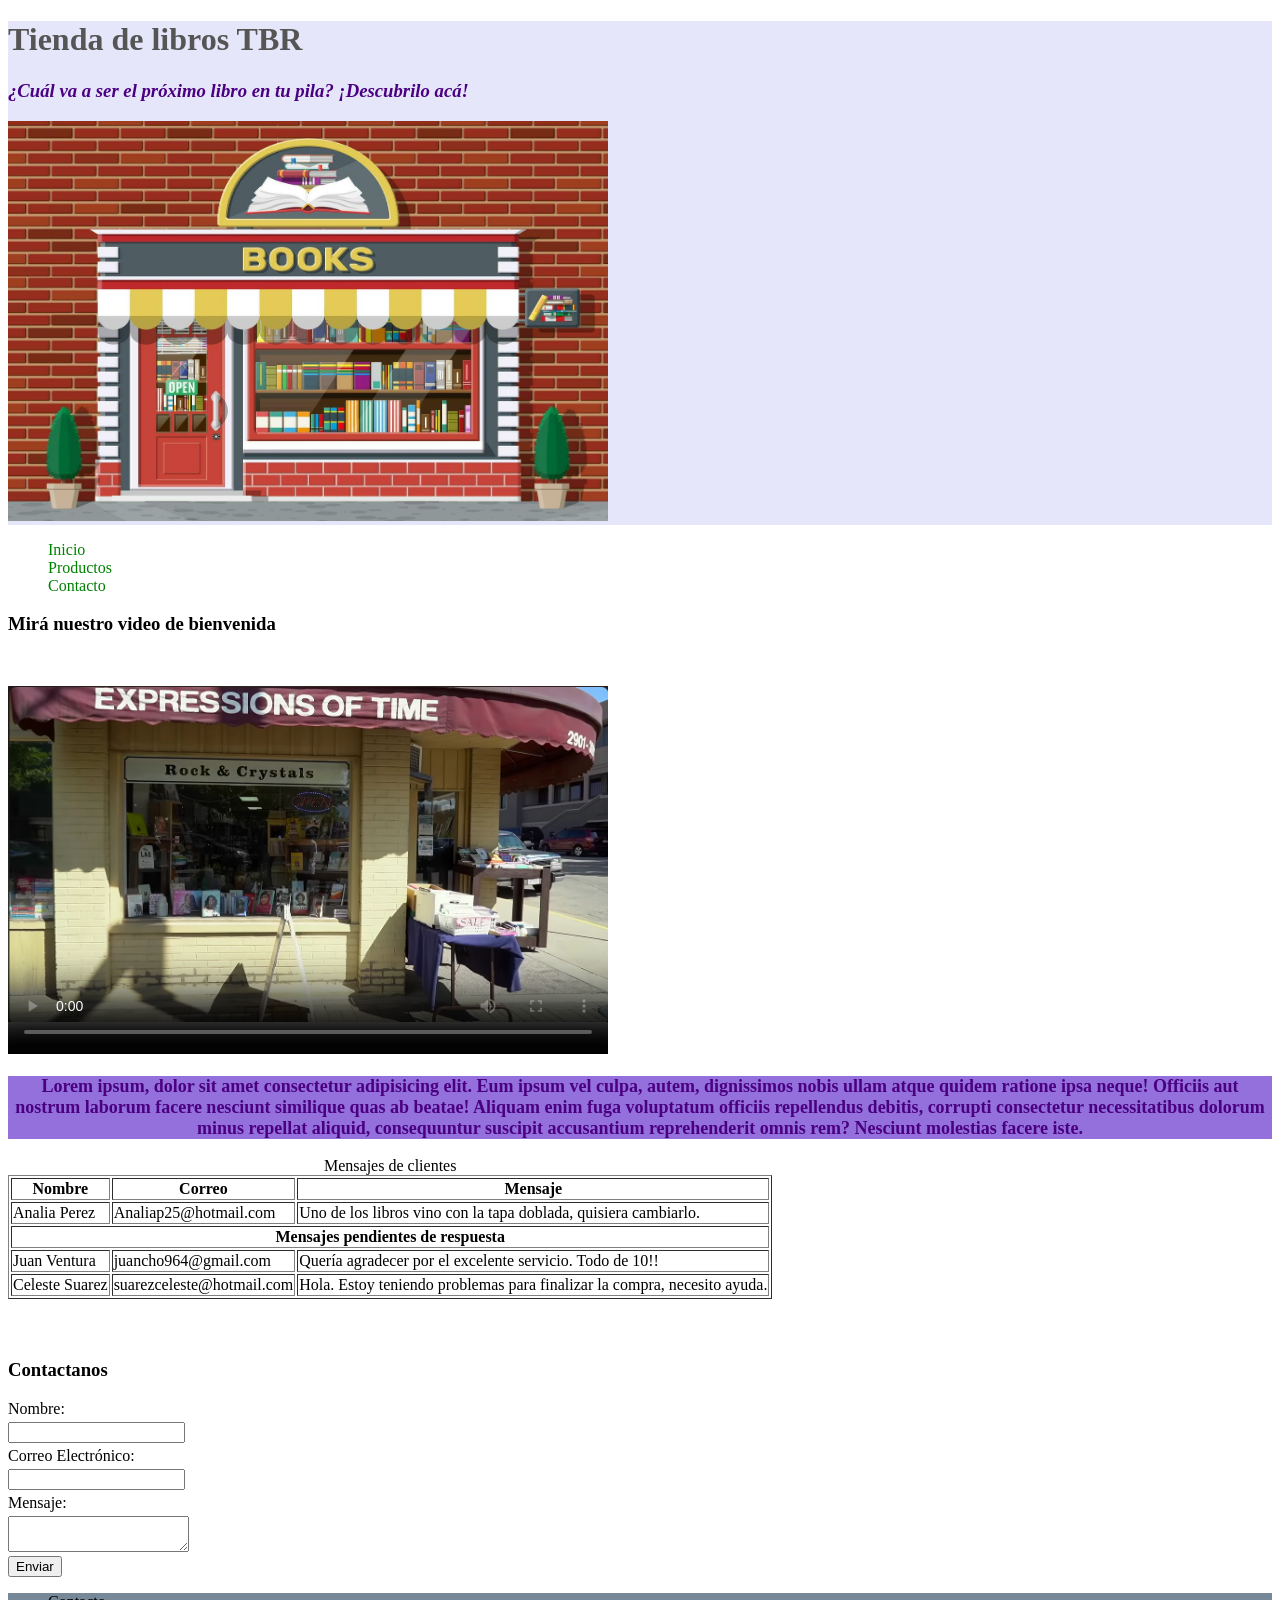
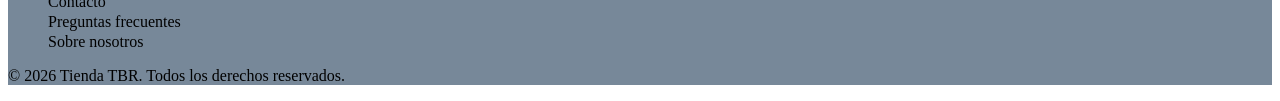
==== Index.html @ 44155796 "Aplicando metodología BEM; modificando barra de navegación." ====
<!DOCTYPE html>
<html lang="en">
<head>
    <meta charset="UTF-8">
    <meta name="viewport" content="width=device-width, initial-scale=1.0">
    <link rel="stylesheet" href="styles.css">
    <title>Document</title>
</head>
<body>

    <header class="header">
        <h1 class="header__title">Tienda de libros TBR</h1>
        <h3 class="header__subtitle">¿Cuál va a ser el próximo libro en tu pila? ¡Descubrilo acá!</h3>
        <img class="header__logo" src="logo.png" alt="Logo de la tienda de libros TBR" width="600" height="400">
    </header>


    <nav class="nav">
        <ul class="nav__list">
            <li class="nav__item"><a class="nav__link" href="#">Inicio</a></li>
            <li class="nav__item"><a class="nav__link" href="#">Productos</a></li>
            <li class="nav__item"><a class="nav__link" href="#">Contacto</a></li>
        </ul>
    </nav>

    <main>
        <section class="featured-video">
            <h3 class="featured-video__title">Mirá nuestro video de bienvenida</h3>
            <video class="featured-video__player" controls poster="Previewpic.png" width="600" height="400">
                <source src="TBRvideo.mp4" type="video/mp4"> 
                <track src="Subtitles.vtt" kind="subtitles" srclang="en" label="English">
            </video>
        </section>

        <section class="intro-text">
        <p class="intro-text__text">Lorem ipsum, dolor sit amet consectetur adipisicing elit. Eum ipsum vel culpa, autem, dignissimos nobis ullam atque quidem ratione ipsa neque! Officiis aut nostrum laborum facere nesciunt similique quas ab beatae! Aliquam enim fuga voluptatum officiis repellendus debitis, corrupti consectetur necessitatibus dolorum minus repellat aliquid, consequuntur suscipit accusantium reprehenderit omnis rem? Nesciunt molestias facere iste.</p>
        </section>
    
        <section class="comments-table">
            <table border="1">
                <caption>Mensajes de clientes</caption>
                <thead>
                    <tr>
                        <th scope="col">Nombre</th>
                        <th scope="col">Correo</th>
                        <th scope="col">Mensaje</th>
                    </tr>
                </thead>
                <tbody>
                <tr>
                    <td>Analia Perez</td>
                    <td>Analiap25@hotmail.com</td>
                    <td>Uno de los libros vino con la tapa doblada, quisiera cambiarlo.</td>
                </tr>
                <tr>
                    <td colspan="3" style="text-align:center; font-weight:bold;">
                        Mensajes pendientes de respuesta
                    </td>
                </tr>
                <tr>
                    <td>Juan Ventura</td>
                    <td>juancho964@gmail.com</td>
                    <td>Quería agradecer por el excelente servicio. Todo de 10!!</td>
                </tr>
                <tr>
                    <td>Celeste Suarez</td>
                    <td>suarezceleste@hotmail.com</td>
                    <td>Hola. Estoy teniendo problemas para finalizar la compra, necesito ayuda.</td>
                </tr>
                </tbody>
            </table>
        </section>

        <section class="contacto">
            <h3 class="contacto__title">Contactanos</h3>
            <form class="contacto__form" action="https://formspree.io/f/xzebgrqb" method="post">
                <label class="contacto__label" for="nombre">Nombre:</label>
                <input class="contacto__input" type="text" id="nombre" name="nombre" required> <!-- El id sirve para una identificación dentro del código. Name sirve para el servidor como identificación cuando se envían los datos. -->
                <label class="contacto__label" for="correo">Correo Electrónico:</label>
                <input class="contacto__input" type="email" id="correo" name="correo" required>
                <label class="contacto__label" for="mensaje">Mensaje:</label>
                <textarea class="contacto__textarea" id="mensaje" name="mensaje" required></textarea>
                <button class="contacto__button" type="submit">Enviar</button>
            </form>
        </section>

    </main>

    <footer class="footer">
        <ul class="footer__list">
            <li class="footer__item"><a class="footer__link" href="#">Contacto</a></li>
            <li class="footer__item"><a class="footer__link" href="#">Preguntas frecuentes</a></li>
            <li class="footer__item"><a class="footer__link" href="#">Sobre nosotros</a></li>
        </ul>
        <p>© 2026 Tienda TBR. Todos los derechos reservados.</p>
    </footer>
    
</body>
</html>
---- styles.css ----
.header {
    background-color: lavender;
}

.header__title {
    color:rgb(85, 85, 85);
    font-style: normal;
}

.header__subtitle {
    font-style: italic;
    color: indigo;
}

.footer {
    background-color:lightslategrey;
}

.footer__list {
    list-style:none;
    display:flex;
    flex-direction:column;
    gap:2px;
    align-items: flex-start;
}

.footer__link {
    text-decoration: none;
    color:black;
}


.intro-text__text{
    font-size:large;
    font-weight: bold;
    background-color:mediumpurple;
    color:indigo;
    text-align: center;
}

.contacto {
    margin-top: 60px;
}

.contacto__form {
    display:flex;
    flex-direction:column;
    gap:4px;
    align-items: flex-start;
}

.nav__list {
    list-style: none;
}

.nav__link {
    text-decoration: none;
    color:green;
}
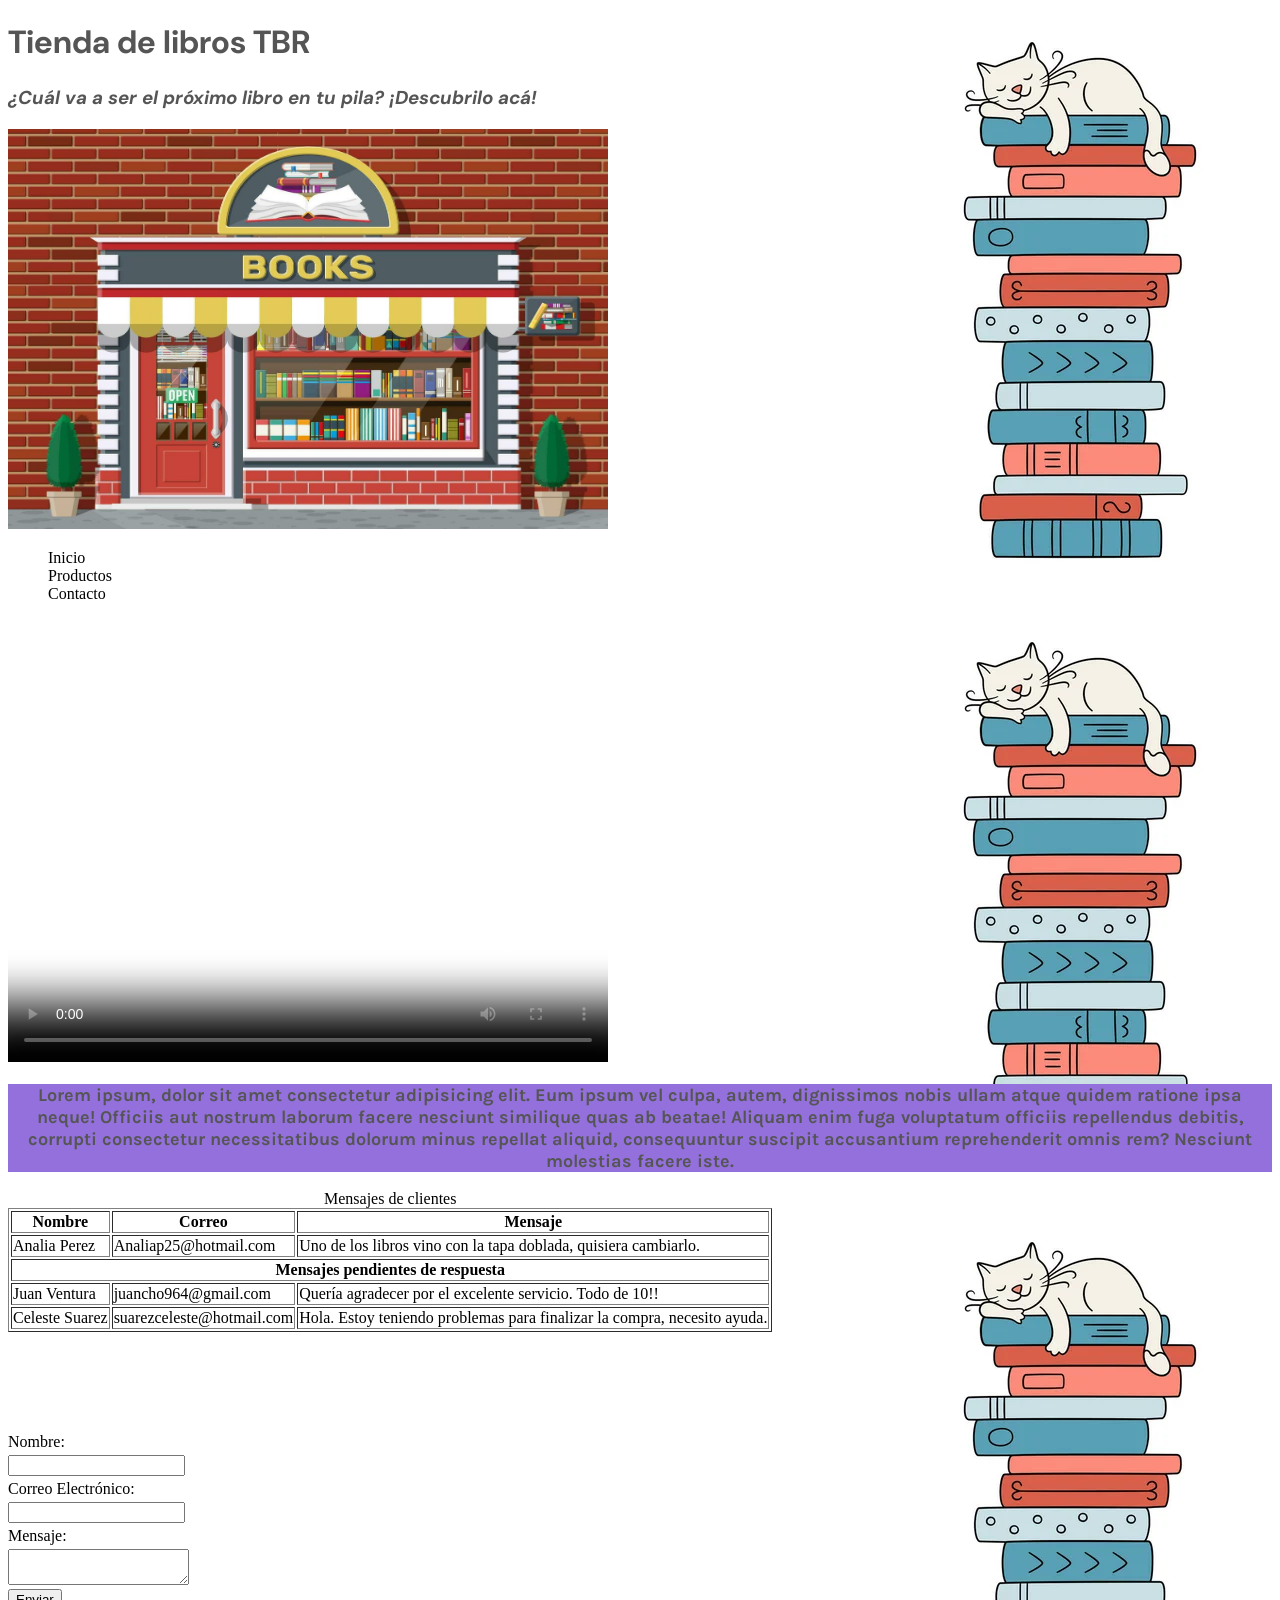
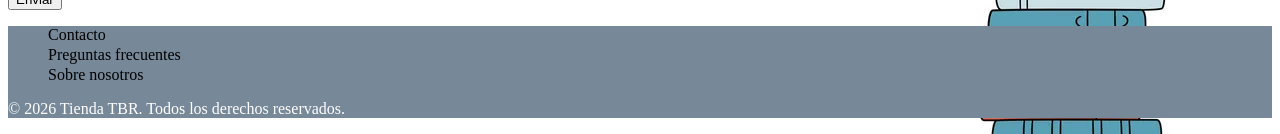
==== commit 4f3a43b5: "Cambiando fuentes del título, subtítulo y texto usando google fonts; agregando una imagen de fondo." ====
--- a/Index.html
+++ b/Index.html
@@ -5,6 +5,10 @@
     <meta name="viewport" content="width=device-width, initial-scale=1.0">
     <link rel="stylesheet" href="styles.css">
     <title>Document</title>
+    <link rel="preconnect" href="https://fonts.googleapis.com">
+    <link rel="preconnect" href="https://fonts.gstatic.com" crossorigin>
+    <link href="https://fonts.googleapis.com/css2?family=DM+Sans:ital,opsz,wght@0,9..40,100..1000;1,9..40,100..1000&family=Karla:ital,wght@0,200..800;1,200..800&display=swap" rel="stylesheet">
+
 </head>
 <body>
 
@@ -26,7 +30,7 @@
     <main>
         <section class="featured-video">
             <h3 class="featured-video__title">Mirá nuestro video de bienvenida</h3>
-            <video class="featured-video__player" controls poster="Previewpic.png" width="600" height="400">
+            <video class="featured-video__player" controls poster="Previewpicvideo.png" width="600" height="400">
                 <source src="TBRvideo.mp4" type="video/mp4"> 
                 <track src="Subtitles.vtt" kind="subtitles" srclang="en" label="English">
             </video>
--- a/styles.css
+++ b/styles.css
@@ -1,15 +1,23 @@
-.header {
-    background-color: lavender;
+body {
+    background-image: url('bookstack.jpg');
+    color:white;
+    background-position: top right;
+    background-size: auto;
+    background-repeat: repeat-y;
+    background-attachment: scroll;
+
 }
 
 .header__title {
     color:rgb(85, 85, 85);
     font-style: normal;
+    font-family: 'DM sans', sans-serif;
 }
 
 .header__subtitle {
     font-style: italic;
-    color: indigo;
+    color: rgb(85, 85, 85);
+    font-family: 'DM sans', sans-serif;
 }
 
 .footer {
@@ -34,8 +42,13 @@
     font-size:large;
     font-weight: bold;
     background-color:mediumpurple;
-    color:indigo;
+    color:rgb(85, 85, 85);
     text-align: center;
+    font-family: 'karla', sans-serif;
+}
+
+.comments-table{
+    color:black;
 }
 
 .contacto {
@@ -47,6 +60,7 @@
     flex-direction:column;
     gap:4px;
     align-items: flex-start;
+    color:black;
 }
 
 .nav__list {
@@ -55,5 +69,5 @@
 
 .nav__link {
     text-decoration: none;
-    color:green;
-}+    color:black;
+}
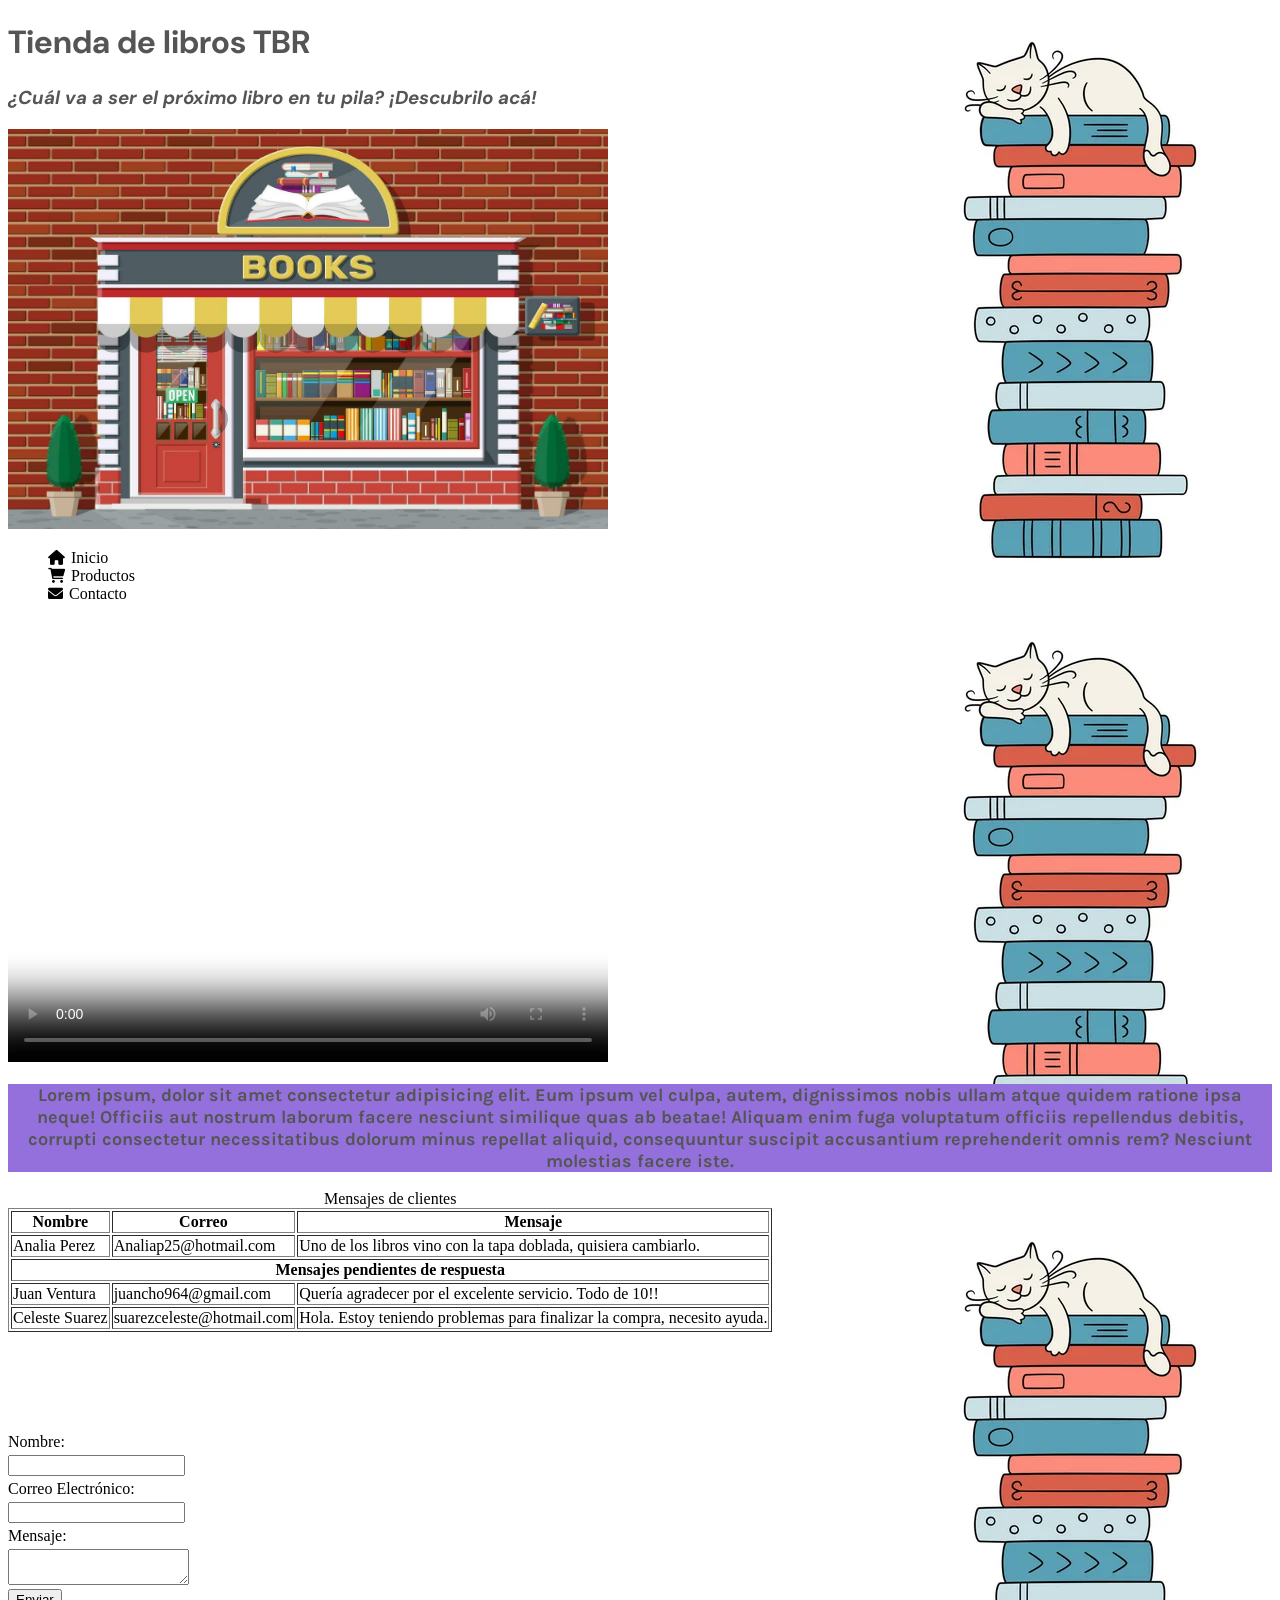
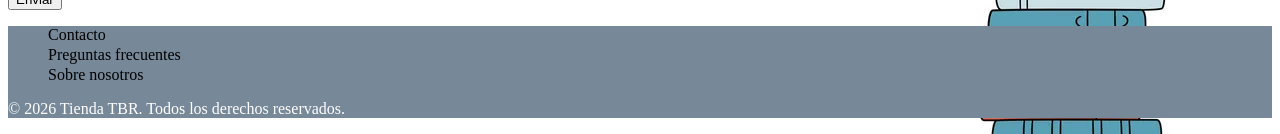
==== commit 5a610416: "Agregando iconos a la lista con font awesome." ====
--- a/Index.html
+++ b/Index.html
@@ -8,6 +8,7 @@
     <link rel="preconnect" href="https://fonts.googleapis.com">
     <link rel="preconnect" href="https://fonts.gstatic.com" crossorigin>
     <link href="https://fonts.googleapis.com/css2?family=DM+Sans:ital,opsz,wght@0,9..40,100..1000;1,9..40,100..1000&family=Karla:ital,wght@0,200..800;1,200..800&display=swap" rel="stylesheet">
+    <link rel="stylesheet" href="https://cdnjs.cloudflare.com/ajax/libs/font-awesome/6.0.0-beta3/css/all.min.css">
 
 </head>
 <body>
@@ -21,9 +22,9 @@
 
     <nav class="nav">
         <ul class="nav__list">
-            <li class="nav__item"><a class="nav__link" href="#">Inicio</a></li>
-            <li class="nav__item"><a class="nav__link" href="#">Productos</a></li>
-            <li class="nav__item"><a class="nav__link" href="#">Contacto</a></li>
+            <li class="nav__item"><a class="nav__link" href="#"><i class="fa-solid fa-house"></i>Inicio</a></li>
+            <li class="nav__item"><a class="nav__link" href="#"><i class="fa-solid fa-cart-shopping"></i>Productos</a></li>
+            <li class="nav__item"><a class="nav__link" href="#"><i class="fa-solid fa-envelope"></i>Contacto</a></li>
         </ul>
     </nav>
 
--- a/styles.css
+++ b/styles.css
@@ -71,3 +71,9 @@
     text-decoration: none;
     color:black;
 }
+
+.nav__link i { 
+    font-size: 15px; 
+    color: black;
+    margin-right: 6px;
+}
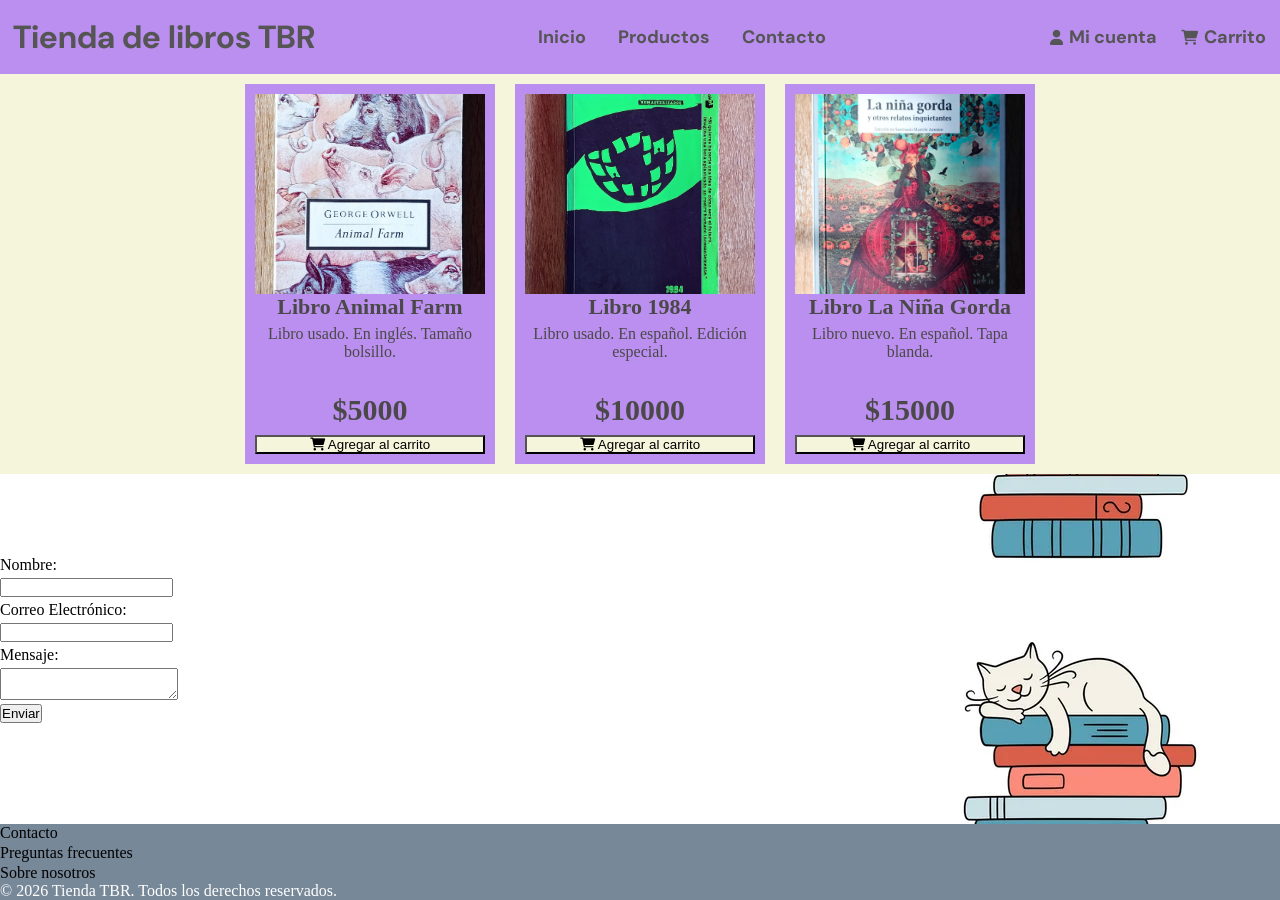
==== commit c3cb8857: "Agregando un contenedor para productos destacados; haciendo un header para la página." ====
--- a/Index.html
+++ b/Index.html
@@ -12,93 +12,82 @@
 
 </head>
 <body>
+    <div class="grid-container">
+<!--------- HEADER ---------->
+        <header class="header">
+            <h1 class="header__title">Tienda de libros TBR</h1>
 
-    <header class="header">
-        <h1 class="header__title">Tienda de libros TBR</h1>
-        <h3 class="header__subtitle">¿Cuál va a ser el próximo libro en tu pila? ¡Descubrilo acá!</h3>
-        <img class="header__logo" src="logo.png" alt="Logo de la tienda de libros TBR" width="600" height="400">
-    </header>
+            <nav class="flex-nav">
+                <ul class="nav__list">
+                    <li class="nav__item"><a class="nav__link" href="#">Inicio</a></li>
+                    <li class="nav__item"><a class="nav__link" href="#">Productos</a></li>
+                    <li class="nav__item"><a class="nav__link" href="#">Contacto</a></li>
+                    <!-- poner inicio, productos y contacto en el medio, y en otra lista poner el carrito y mi cuenta -->
+                </ul>
+            </nav>
 
+            <ul class="header__actions">
+                    <li class="nav__item"><a class="nav__link" href="#"><i class="fa-solid fa-user"></i>Mi cuenta</a></li>
+                    <li class="nav__item"><a class="nav__link" href="#"><i class="fa-solid fa-cart-shopping"></i>Carrito</a></li>
+            </ul>
 
-    <nav class="nav">
-        <ul class="nav__list">
-            <li class="nav__item"><a class="nav__link" href="#"><i class="fa-solid fa-house"></i>Inicio</a></li>
-            <li class="nav__item"><a class="nav__link" href="#"><i class="fa-solid fa-cart-shopping"></i>Productos</a></li>
-            <li class="nav__item"><a class="nav__link" href="#"><i class="fa-solid fa-envelope"></i>Contacto</a></li>
-        </ul>
-    </nav>
+        </header>
 
-    <main>
-        <section class="featured-video">
-            <h3 class="featured-video__title">Mirá nuestro video de bienvenida</h3>
-            <video class="featured-video__player" controls poster="Previewpicvideo.png" width="600" height="400">
-                <source src="TBRvideo.mp4" type="video/mp4"> 
-                <track src="Subtitles.vtt" kind="subtitles" srclang="en" label="English">
-            </video>
-        </section>
+        <main>
+            <section class="products">
+                <!-- poner de título productos destacados o algo así -->
+                <article class="products__item">
+                    <img class="products__picture"  src="Animal_Farm.jpeg" alt="Libro Animal Farm George Orwell" width="230" height="300">
+                    <a class="products__link" href="#"><h3 class="products__title">Libro Animal Farm</h3></a>
+                    <p class="products__description">Libro usado. En inglés. Tamaño bolsillo.</p>
+                    <p class="products__price">$5000</p>
+                    <button class="products__button" type="button"><i class="fa-solid fa-cart-shopping"></i> Agregar al carrito</button>
+                </article>
 
-        <section class="intro-text">
-        <p class="intro-text__text">Lorem ipsum, dolor sit amet consectetur adipisicing elit. Eum ipsum vel culpa, autem, dignissimos nobis ullam atque quidem ratione ipsa neque! Officiis aut nostrum laborum facere nesciunt similique quas ab beatae! Aliquam enim fuga voluptatum officiis repellendus debitis, corrupti consectetur necessitatibus dolorum minus repellat aliquid, consequuntur suscipit accusantium reprehenderit omnis rem? Nesciunt molestias facere iste.</p>
-        </section>
-    
-        <section class="comments-table">
-            <table border="1">
-                <caption>Mensajes de clientes</caption>
-                <thead>
-                    <tr>
-                        <th scope="col">Nombre</th>
-                        <th scope="col">Correo</th>
-                        <th scope="col">Mensaje</th>
-                    </tr>
-                </thead>
-                <tbody>
-                <tr>
-                    <td>Analia Perez</td>
-                    <td>Analiap25@hotmail.com</td>
-                    <td>Uno de los libros vino con la tapa doblada, quisiera cambiarlo.</td>
-                </tr>
-                <tr>
-                    <td colspan="3" style="text-align:center; font-weight:bold;">
-                        Mensajes pendientes de respuesta
-                    </td>
-                </tr>
-                <tr>
-                    <td>Juan Ventura</td>
-                    <td>juancho964@gmail.com</td>
-                    <td>Quería agradecer por el excelente servicio. Todo de 10!!</td>
-                </tr>
-                <tr>
-                    <td>Celeste Suarez</td>
-                    <td>suarezceleste@hotmail.com</td>
-                    <td>Hola. Estoy teniendo problemas para finalizar la compra, necesito ayuda.</td>
-                </tr>
-                </tbody>
-            </table>
-        </section>
+                <article class="products__item">
+                    <img class="products__picture" src="1984.jpeg" alt="Libro 1984 George Orwell" width="230" height="300">
+                    <a class="products__link" href="#"><h3 class="products__title">Libro 1984</h3></a>
+                    <p class="products__description">Libro usado. En español. Edición especial.</p>
+                    <p class="products__price">$10000</p>
+                    <button class="products__button" type="button"><i class="fa-solid fa-cart-shopping"></i> Agregar al carrito</button>
+                </article>
 
-        <section class="contacto">
-            <h3 class="contacto__title">Contactanos</h3>
-            <form class="contacto__form" action="https://formspree.io/f/xzebgrqb" method="post">
-                <label class="contacto__label" for="nombre">Nombre:</label>
-                <input class="contacto__input" type="text" id="nombre" name="nombre" required> <!-- El id sirve para una identificación dentro del código. Name sirve para el servidor como identificación cuando se envían los datos. -->
-                <label class="contacto__label" for="correo">Correo Electrónico:</label>
-                <input class="contacto__input" type="email" id="correo" name="correo" required>
-                <label class="contacto__label" for="mensaje">Mensaje:</label>
-                <textarea class="contacto__textarea" id="mensaje" name="mensaje" required></textarea>
-                <button class="contacto__button" type="submit">Enviar</button>
-            </form>
-        </section>
+                <article class="products__item">
+                    <img class="products__picture" src="LaNiñaGorda.jpeg" alt="Libro La Niña Gorda" width="230" height="300">
+                    <a class="products__link" href="#"><h3 class="products__title">Libro La Niña Gorda</h3></a>
+                    <p class="products__description">Libro nuevo. En español. Tapa blanda.</p>
+                    <p class="products__price">$15000</p>
+                    <button class="products__button" type="button"><i class="fa-solid fa-cart-shopping"></i> Agregar al carrito</button>
+                </article>
 
-    </main>
+                <!-- Acá va a ir una cuadrícula con los géneros de libros. tendría que hacerlo grid también -->
+            </section>
 
-    <footer class="footer">
-        <ul class="footer__list">
-            <li class="footer__item"><a class="footer__link" href="#">Contacto</a></li>
-            <li class="footer__item"><a class="footer__link" href="#">Preguntas frecuentes</a></li>
-            <li class="footer__item"><a class="footer__link" href="#">Sobre nosotros</a></li>
-        </ul>
-        <p>© 2026 Tienda TBR. Todos los derechos reservados.</p>
-    </footer>
+            
+            <section class="contacto">
+                <h3 class="contacto__title">Contactanos</h3>
+                <form class="contacto__form" action="https://formspree.io/f/xzebgrqb" method="post">
+                    <label class="contacto__label" for="nombre">Nombre:</label>
+                    <input class="contacto__input" type="text" id="nombre" name="nombre" required> <!-- El id sirve para una identificación dentro del código. Name sirve para el servidor como identificación cuando se envían los datos. -->
+                    <label class="contacto__label" for="correo">Correo Electrónico:</label>
+                    <input class="contacto__input" type="email" id="correo" name="correo" required>
+                    <label class="contacto__label" for="mensaje">Mensaje:</label>
+                    <textarea class="contacto__textarea" id="mensaje" name="mensaje" required></textarea>
+                    <button class="contacto__button" type="submit">Enviar</button>
+                </form>
+            </section>
+
+        </main>
+
+        <footer class="footer">
+            <ul class="footer__list">
+                <li class="footer__item"><a class="footer__link" href="#">Contacto</a></li>
+                <li class="footer__item"><a class="footer__link" href="#">Preguntas frecuentes</a></li>
+                <li class="footer__item"><a class="footer__link" href="#">Sobre nosotros</a></li>
+            </ul>
+            <p>© 2026 Tienda TBR. Todos los derechos reservados.</p>
+        </footer>
+    </div>
     
 </body>
 </html>
--- a/styles.css
+++ b/styles.css
@@ -1,3 +1,9 @@
+* {
+    margin: 0;
+    padding: 0;
+    box-sizing: border-box;
+}
+
 body {
     background-image: url('bookstack.jpg');
     color:white;
@@ -8,17 +14,58 @@
 
 }
 
+.grid-container {
+    display: grid;
+    grid-template-rows: auto 1fr auto;
+    min-height: 100vh;
+}
+
+.header {
+    display: flex;
+    flex-direction: row;
+    justify-content: space-between;
+    align-items: center;
+    background-color: #bb8ff0;
+    margin: 0 0 0 0;
+    padding: 1rem 0.9rem 1rem 0.8rem;
+    position: sticky;
+    top: 0;
+    z-index: 10;
+}
+
 .header__title {
     color:rgb(85, 85, 85);
     font-style: normal;
     font-family: 'DM sans', sans-serif;
 }
 
-.header__subtitle {
-    font-style: italic;
-    color: rgb(85, 85, 85);
+.nav__list {
+    display: flex;
+    list-style: none;
+    gap: 2rem;
     font-family: 'DM sans', sans-serif;
+    font-size: 18px;
 }
+
+.header__actions {
+    display: flex;
+    list-style: none;
+    gap: 1.5rem;
+    font-family: 'DM sans', sans-serif;
+    font-size: 18px;
+}
+
+.nav__link {
+    text-decoration: none;
+    color:rgb(85, 85, 85);
+    font-weight: bold;
+}
+
+.nav__link i { 
+    font-size: 15px; 
+    margin-right: 6px;
+}
+
 
 .footer {
     background-color:lightslategrey;
@@ -38,19 +85,6 @@
 }
 
 
-.intro-text__text{
-    font-size:large;
-    font-weight: bold;
-    background-color:mediumpurple;
-    color:rgb(85, 85, 85);
-    text-align: center;
-    font-family: 'karla', sans-serif;
-}
-
-.comments-table{
-    color:black;
-}
-
 .contacto {
     margin-top: 60px;
 }
@@ -63,17 +97,59 @@
     color:black;
 }
 
-.nav__list {
-    list-style: none;
+.products { 
+    display: flex; 
+    justify-content: center; 
+    align-items: center; 
+    min-height: 400px; 
+    background-color: beige; 
+} 
+
+
+.products__item {
+    display:flex;
+    flex-direction: column;
+    background-color: #bb8ff0;
+    color: white;
+    text-align: center;
+    height: 380px;
+    width: 250px;
+    padding: 10px;
+    margin:10px;
+    overflow: hidden;
 }
 
-.nav__link {
-    text-decoration: none;
-    color:black;
+.products__picture{
+    width:100%;
+    height: 200px;
+    object-fit: cover;
 }
 
-.nav__link i { 
-    font-size: 15px; 
-    color: black;
-    margin-right: 6px;
-}+.products__link {
+    text-decoration: none;
+}
+
+.products__title {
+    color: rgb(74, 72, 72);
+    font-size: 22px;
+    margin-bottom: 0;
+}
+
+.products__description {
+    color:  rgb(74, 72, 72);
+    font-size: 16px;
+    margin:0.3rem 0 0 0;
+}
+
+.products__price {
+    color:  rgb(74, 72, 72);
+    font-size: 30px;
+    font-weight: bold;
+    margin: auto 0 0.5rem 0;
+
+}
+
+.products__button {
+    background-color: beige;
+}
+
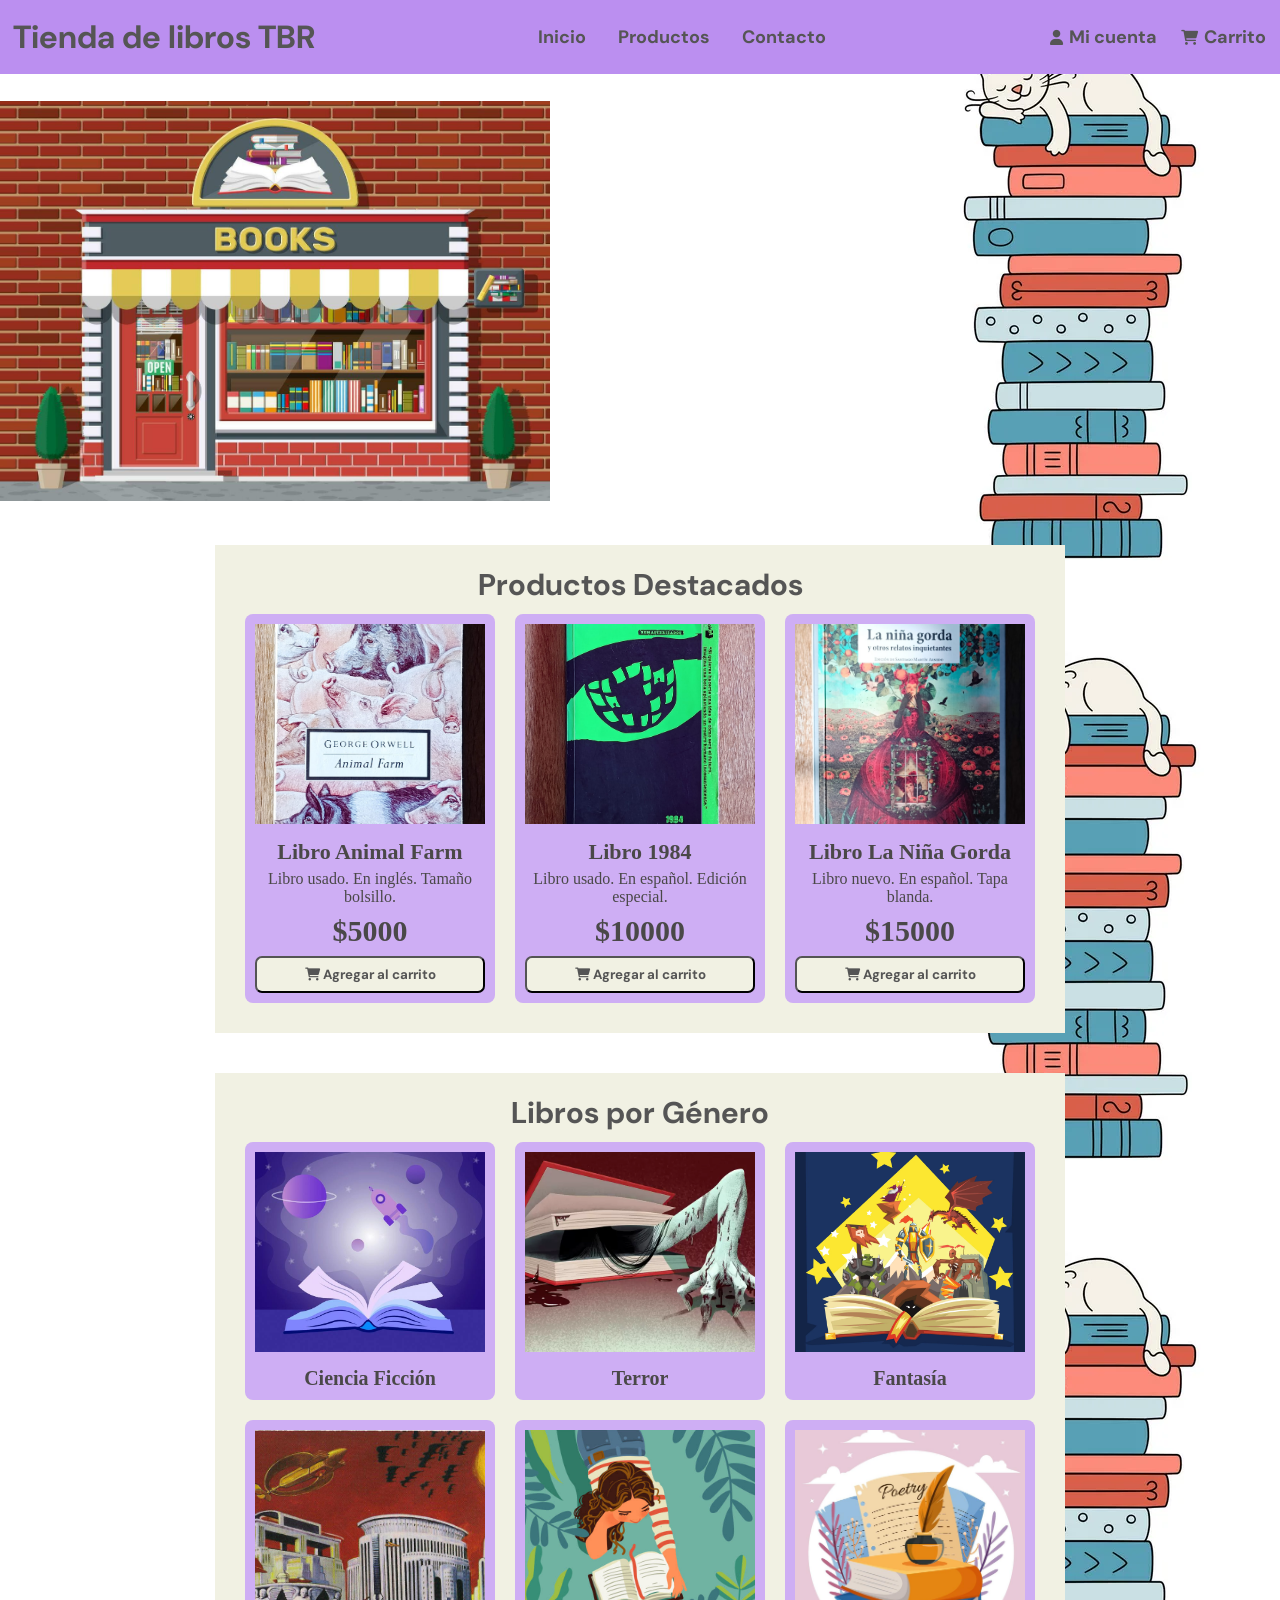
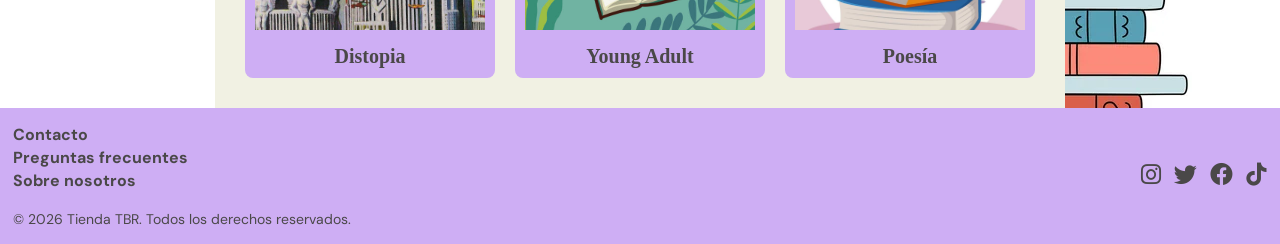
==== commit 6e67c1c0: "Agregando una sección de contacto, y una sección de géneros de libros. Modificando footer. Agregando" ====
--- a/Index.html
+++ b/Index.html
@@ -4,7 +4,7 @@
     <meta charset="UTF-8">
     <meta name="viewport" content="width=device-width, initial-scale=1.0">
     <link rel="stylesheet" href="styles.css">
-    <title>Document</title>
+    <title>Página principal - Tienda TBR</title>
     <link rel="preconnect" href="https://fonts.googleapis.com">
     <link rel="preconnect" href="https://fonts.gstatic.com" crossorigin>
     <link href="https://fonts.googleapis.com/css2?family=DM+Sans:ital,opsz,wght@0,9..40,100..1000;1,9..40,100..1000&family=Karla:ital,wght@0,200..800;1,200..800&display=swap" rel="stylesheet">
@@ -19,10 +19,9 @@
 
             <nav class="flex-nav">
                 <ul class="nav__list">
-                    <li class="nav__item"><a class="nav__link" href="#">Inicio</a></li>
+                    <li class="nav__item"><a class="nav__link" href="Index.html">Inicio</a></li>
                     <li class="nav__item"><a class="nav__link" href="#">Productos</a></li>
-                    <li class="nav__item"><a class="nav__link" href="#">Contacto</a></li>
-                    <!-- poner inicio, productos y contacto en el medio, y en otra lista poner el carrito y mi cuenta -->
+                    <li class="nav__item"><a class="nav__link" href="contacto.html">Contacto</a></li>
                 </ul>
             </nav>
 
@@ -33,59 +32,95 @@
 
         </header>
 
+        <section class="hero">
+            <h2 class="hero__title">¿Cuál va a ser el próximo libro en tu pila? ¡Descubrilo acá!</h2>
+            <img src="logo.png" width="550" height="400">
+        </section>
+
         <main>
             <section class="products">
-                <!-- poner de título productos destacados o algo así -->
-                <article class="products__item">
-                    <img class="products__picture"  src="Animal_Farm.jpeg" alt="Libro Animal Farm George Orwell" width="230" height="300">
-                    <a class="products__link" href="#"><h3 class="products__title">Libro Animal Farm</h3></a>
-                    <p class="products__description">Libro usado. En inglés. Tamaño bolsillo.</p>
-                    <p class="products__price">$5000</p>
-                    <button class="products__button" type="button"><i class="fa-solid fa-cart-shopping"></i> Agregar al carrito</button>
-                </article>
+                <h2 class="products__heading">Productos Destacados</h2>
 
-                <article class="products__item">
-                    <img class="products__picture" src="1984.jpeg" alt="Libro 1984 George Orwell" width="230" height="300">
-                    <a class="products__link" href="#"><h3 class="products__title">Libro 1984</h3></a>
-                    <p class="products__description">Libro usado. En español. Edición especial.</p>
-                    <p class="products__price">$10000</p>
-                    <button class="products__button" type="button"><i class="fa-solid fa-cart-shopping"></i> Agregar al carrito</button>
-                </article>
+                <div class="products__grid">
+                    <article class="products__item">
+                        <img class="products__picture"  src="Animal_Farm.jpeg" alt="Libro Animal Farm George Orwell" width="230" height="300">
+                        <a class="products__link" href="#"><h3 class="products__title">Libro Animal Farm</h3></a>
+                        <p class="products__description">Libro usado. En inglés. Tamaño bolsillo.</p>
+                        <p class="products__price">$5000</p>
+                        <button class="products__button" type="button"><i class="fa-solid fa-cart-shopping"></i> Agregar al carrito</button>
+                    </article>
 
-                <article class="products__item">
-                    <img class="products__picture" src="LaNiñaGorda.jpeg" alt="Libro La Niña Gorda" width="230" height="300">
-                    <a class="products__link" href="#"><h3 class="products__title">Libro La Niña Gorda</h3></a>
-                    <p class="products__description">Libro nuevo. En español. Tapa blanda.</p>
-                    <p class="products__price">$15000</p>
-                    <button class="products__button" type="button"><i class="fa-solid fa-cart-shopping"></i> Agregar al carrito</button>
-                </article>
+                    <article class="products__item">
+                        <img class="products__picture" src="1984.jpeg" alt="Libro 1984 George Orwell" width="230" height="300">
+                        <a class="products__link" href="#"><h3 class="products__title">Libro 1984</h3></a>
+                        <p class="products__description">Libro usado. En español. Edición especial.</p>
+                        <p class="products__price">$10000</p>
+                        <button class="products__button" type="button"><i class="fa-solid fa-cart-shopping"></i> Agregar al carrito</button>
+                    </article>
 
-                <!-- Acá va a ir una cuadrícula con los géneros de libros. tendría que hacerlo grid también -->
+                    <article class="products__item">
+                        <img class="products__picture" src="LaNiñaGorda.jpeg" alt="Libro La Niña Gorda" width="230" height="300">
+                        <a class="products__link" href="#"><h3 class="products__title">Libro La Niña Gorda</h3></a>
+                        <p class="products__description">Libro nuevo. En español. Tapa blanda.</p>
+                        <p class="products__price">$15000</p>
+                        <button class="products__button" type="button"><i class="fa-solid fa-cart-shopping"></i> Agregar al carrito</button>
+                    </article>
+                </div>
             </section>
 
-            
-            <section class="contacto">
-                <h3 class="contacto__title">Contactanos</h3>
-                <form class="contacto__form" action="https://formspree.io/f/xzebgrqb" method="post">
-                    <label class="contacto__label" for="nombre">Nombre:</label>
-                    <input class="contacto__input" type="text" id="nombre" name="nombre" required> <!-- El id sirve para una identificación dentro del código. Name sirve para el servidor como identificación cuando se envían los datos. -->
-                    <label class="contacto__label" for="correo">Correo Electrónico:</label>
-                    <input class="contacto__input" type="email" id="correo" name="correo" required>
-                    <label class="contacto__label" for="mensaje">Mensaje:</label>
-                    <textarea class="contacto__textarea" id="mensaje" name="mensaje" required></textarea>
-                    <button class="contacto__button" type="submit">Enviar</button>
-                </form>
+            <section class="genres">
+                <h2 class="genres__heading">Libros por Género</h2>
+
+                <div class="genres__grid">
+                    <article class="genres__item">
+                        <img class="genres__picture" src="sci-fi.jpg" alt="Género Ciencia Ficción" width="350" height="250">
+                        <a class="genres__link" href="#"><h3 class="genres__title">Ciencia Ficción</h3></a>
+                    </article>
+
+                    <article class="genres__item">
+                        <img class="genres__picture" src="Horror.webp" alt="Género Terror" width="350" height="250">
+                        <a class="genres__link" href="#"><h3 class="genres__title">Terror</h3></a>
+                    </article>
+
+                    <article class="genres__item">
+                        <img class="genres__picture" src="Fantasy.webp" alt="Género Fantasía" width="300" height="300">
+                        <a class="genres__link" href="#"><h3 class="genres__title">Fantasía</h3></a>
+                    </article>
+
+                    <article class="genres__item">
+                        <img class="genres__picture" src="we-dystopia.jpg" alt="Género Distópico" width="280" height="300">
+                        <a class="genres__link" href="#"><h3 class="genres__title">Distopia</h3></a>
+                    </article>
+
+                    <article class="genres__item">
+                        <img class="genres__picture" src="young-adult.jpg" alt="Género Young Adult" width="280" height="300">
+                        <a class="genres__link" href="#"><h3 class="genres__title">Young Adult</h3></a>
+                    </article>
+
+                    <article class="genres__item">
+                        <img class="genres__picture" src="Poetry.jpg" alt="Género Poesía" width="280" height="300">
+                        <a class="genres__link" href="#"><h3 class="genres__title">Poesía</h3></a>
+                    </article>
+                </div>
+
             </section>
-
         </main>
 
         <footer class="footer">
             <ul class="footer__list">
-                <li class="footer__item"><a class="footer__link" href="#">Contacto</a></li>
+                <li class="footer__item"><a class="footer__link" href="contacto.html">Contacto</a></li>
                 <li class="footer__item"><a class="footer__link" href="#">Preguntas frecuentes</a></li>
                 <li class="footer__item"><a class="footer__link" href="#">Sobre nosotros</a></li>
+                <li class="footer__item"><p class="footer__text">© 2026 Tienda TBR. Todos los derechos reservados.</p></li>
             </ul>
-            <p>© 2026 Tienda TBR. Todos los derechos reservados.</p>
+
+            <ul class="footer__social">
+                <li class="footer__item"><a class="footer__link" href="#"><i class="fa-brands fa-instagram"></i></a></li>
+                <li class="footer__item"><a class="footer__link" href="#"><i class="fa-brands fa-twitter"></i></a></li>
+                <li class="footer__item"><a class="footer__link" href="#"><i class="fa-brands fa-facebook"></i></a></li>
+                <li class="footer__item"><a class="footer__link" href="#"><i class="fa-brands fa-tiktok"></i></a></li>
+            </ul>
+
         </footer>
     </div>
     
--- a/styles.css
+++ b/styles.css
@@ -11,7 +11,6 @@
     background-size: auto;
     background-repeat: repeat-y;
     background-attachment: scroll;
-
 }
 
 .grid-container {
@@ -65,58 +64,93 @@
     font-size: 15px; 
     margin-right: 6px;
 }
-
-
-.footer {
-    background-color:lightslategrey;
-}
-
-.footer__list {
-    list-style:none;
+.contact {
+    display: flex;
+    flex-direction: column;
+    align-items: center;
+    max-width: 400px;
+    margin: 60px auto;
+    padding: 30px;
+    background-color: #ceaef4;
+    border-radius: 8px;
+}
+
+.contact__title {
+    color: rgb(74, 72, 72);
+    font-size: 22px;
+    font-family: 'DM sans', sans-serif;
+    margin-bottom: 22px;
+}
+
+.contact__form {
     display:flex;
     flex-direction:column;
-    gap:2px;
-    align-items: flex-start;
-}
-
-.footer__link {
-    text-decoration: none;
-    color:black;
-}
-
-
-.contacto {
-    margin-top: 60px;
-}
-
-.contacto__form {
-    display:flex;
-    flex-direction:column;
-    gap:4px;
-    align-items: flex-start;
-    color:black;
-}
-
-.products { 
-    display: flex; 
-    justify-content: center; 
-    align-items: center; 
-    min-height: 400px; 
-    background-color: beige; 
-} 
-
+    gap:10px;
+    align-items: center;
+    color:rgb(85, 85, 85);
+    font-family: 'DM sans', sans-serif;
+    font-weight: bolder;
+    width: 100%;
+}
+
+.contact__input {
+    width: 100%;
+    padding: 8px;
+    font-size: 13px;
+}
+
+.contact__textarea {
+    width: 100%;
+    min-height: 100px;
+    padding: 10px;
+    font-size: 14px;
+    resize: vertical;
+    font-family: inherit;
+}
+
+.contact__button {
+    padding: 8px;
+    border-radius: 7px;
+    font-family: 'DM sans', sans-serif;
+    background-color: rgb(241, 241, 227);
+    color: rgb(85, 85, 85);
+    font-weight: bolder;
+}
+
+.products {
+    padding: 20px 20px;
+    width: fit-content;
+    margin: 40px auto 0;
+    text-align: center;
+    background-color:rgb(241, 241, 227);
+}
+
+.products__heading {
+    color: rgb(85, 85, 85) ;
+    font-size: 30px;
+    font-family: 'DM sans', sans-serif;
+}
+
+.products__grid {
+    display: flex;
+    justify-content: center;
+    align-items: center;
+    flex-wrap: wrap;
+}
 
 .products__item {
     display:flex;
     flex-direction: column;
-    background-color: #bb8ff0;
+    background-color: #ceaef4;
     color: white;
     text-align: center;
-    height: 380px;
+    justify-content: space-between;
+    min-height: 380px;
     width: 250px;
     padding: 10px;
     margin:10px;
     overflow: hidden;
+    border-radius: 8px;
 }
 
 .products__picture{
@@ -133,6 +167,7 @@
     color: rgb(74, 72, 72);
     font-size: 22px;
     margin-bottom: 0;
+    margin-top: 15px;
 }
 
 .products__description {
@@ -145,11 +180,117 @@
     color:  rgb(74, 72, 72);
     font-size: 30px;
     font-weight: bold;
-    margin: auto 0 0.5rem 0;
+    margin: 0.5rem 0;
 
 }
 
 .products__button {
-    background-color: beige;
-}
-
+    padding: 8px;
+    border-radius: 7px;
+    font-family: 'DM sans', sans-serif;
+    background-color: rgb(241, 241, 227);
+    color: rgb(85, 85, 85);
+    font-weight: bolder;
+}
+
+
+.genres {
+    padding: 20px 20px;
+    width: fit-content;
+    margin: 40px auto 0;
+    text-align: center;
+    background-color:rgb(241, 241, 227);
+}
+
+.genres__heading {
+    color: rgb(85, 85, 85) ;
+    font-size: 30px;
+    font-family: 'DM sans', sans-serif;
+}
+
+.genres__grid {
+    display: grid;
+    grid-template-columns: auto auto auto;
+    grid-template-rows: auto auto;
+    justify-content: center;
+    align-items: center;
+
+}
+
+.genres__item {
+    display:flex;
+    flex-direction: column;
+    background-color: #ceaef4;
+    color: white;
+    text-align: center;
+    justify-content: space-between;
+    min-height: 200px;
+    width: 250px;
+    padding: 10px;
+    margin:10px;
+    overflow: hidden;
+    border-radius: 8px;
+}
+
+.genres__title {
+    color: rgb(74, 72, 72);
+    font-size: 20px;
+    margin-bottom: 0;
+    margin-top: 15px;
+}
+
+.genres__picture{
+    width:100%;
+    height: 200px;
+    object-fit: cover;
+}
+
+.genres__link {
+    text-decoration: none;
+}
+
+.footer {
+    display: flex;
+    flex-direction: row;
+    justify-content: space-between;
+    align-items: center;
+    background-color: #ceaef4;
+    margin: 0 0 0 0;
+    padding: 1rem 0.9rem 1rem 0.8rem;
+    position: sticky;
+    top: 0;
+    z-index: 10;
+}
+
+.footer__list {
+    list-style:none;
+    display:flex;
+    flex-direction:column;
+    gap:2px;
+    align-items: flex-start;
+}
+
+.footer__link {
+    text-decoration: none;
+    color:rgb(74, 72, 72);
+    font-family: 'DM sans', sans-serif;
+    font-weight: bolder;
+}
+
+
+.footer__social {
+    display: flex;
+    gap:13px;
+    list-style: none;
+}
+
+.footer__link i { 
+    font-size: 23px;
+}
+
+.footer__text {
+    margin-top: 17px;
+    font-size: 14px;
+    color:rgb(74, 72, 72);
+    font-family: 'DM sans', sans-serif;
+}
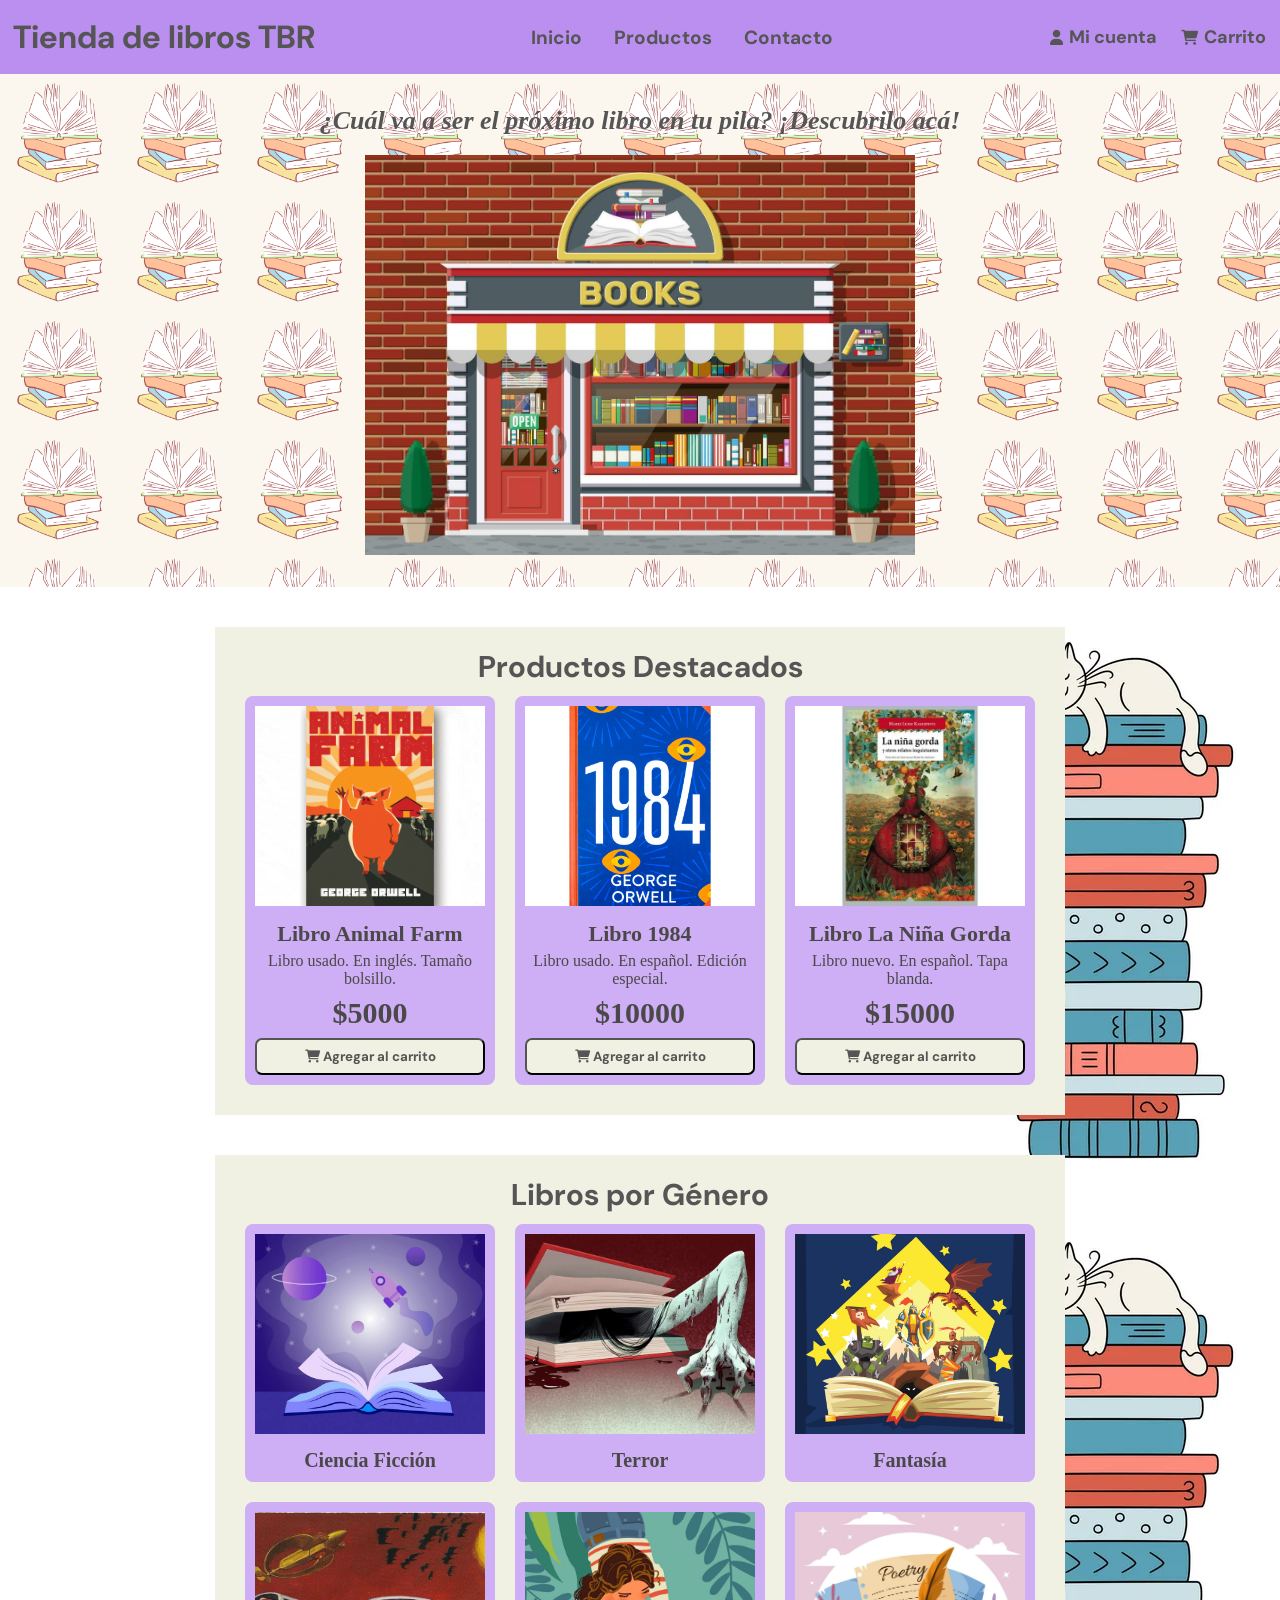
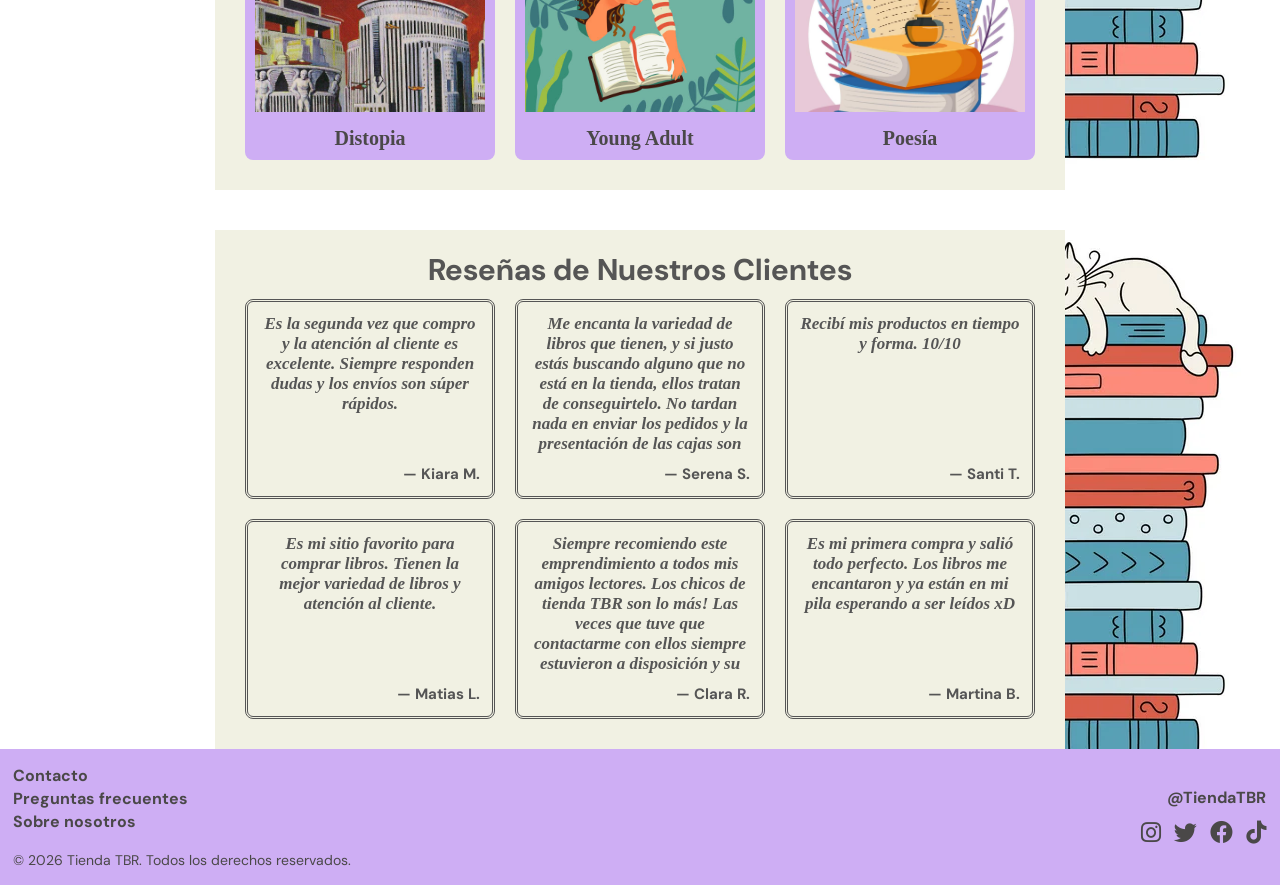
==== commit 7e2e15a2: "Organizando contenido en carpetas. Creando media queries." ====
--- a/Index.html
+++ b/Index.html
@@ -3,7 +3,7 @@
 <head>
     <meta charset="UTF-8">
     <meta name="viewport" content="width=device-width, initial-scale=1.0">
-    <link rel="stylesheet" href="styles.css">
+    <link rel="stylesheet" href="CSS/styles.css">
     <title>Página principal - Tienda TBR</title>
     <link rel="preconnect" href="https://fonts.googleapis.com">
     <link rel="preconnect" href="https://fonts.gstatic.com" crossorigin>
@@ -31,19 +31,19 @@
             </ul>
 
         </header>
-
+<!--------- HERO ---------->
         <section class="hero">
             <h2 class="hero__title">¿Cuál va a ser el próximo libro en tu pila? ¡Descubrilo acá!</h2>
-            <img src="logo.png" width="550" height="400">
+            <img src="pictures/logo.png" width="550" height="400">
         </section>
-
+<!--------- MAIN ---------->
         <main>
             <section class="products">
                 <h2 class="products__heading">Productos Destacados</h2>
 
                 <div class="products__grid">
                     <article class="products__item">
-                        <img class="products__picture"  src="Animal_Farm.jpeg" alt="Libro Animal Farm George Orwell" width="230" height="300">
+                        <img class="products__picture"  src="pictures/animal-farm.webp" alt="Libro Animal Farm George Orwell" width="230" height="300">
                         <a class="products__link" href="#"><h3 class="products__title">Libro Animal Farm</h3></a>
                         <p class="products__description">Libro usado. En inglés. Tamaño bolsillo.</p>
                         <p class="products__price">$5000</p>
@@ -51,7 +51,7 @@
                     </article>
 
                     <article class="products__item">
-                        <img class="products__picture" src="1984.jpeg" alt="Libro 1984 George Orwell" width="230" height="300">
+                        <img class="products__picture" src="pictures/1984.webp" alt="Libro 1984 George Orwell" width="230" height="300">
                         <a class="products__link" href="#"><h3 class="products__title">Libro 1984</h3></a>
                         <p class="products__description">Libro usado. En español. Edición especial.</p>
                         <p class="products__price">$10000</p>
@@ -59,7 +59,7 @@
                     </article>
 
                     <article class="products__item">
-                        <img class="products__picture" src="LaNiñaGorda.jpeg" alt="Libro La Niña Gorda" width="230" height="300">
+                        <img class="products__picture" src="pictures/laniñagorda.webp" alt="Libro La Niña Gorda" width="230" height="300">
                         <a class="products__link" href="#"><h3 class="products__title">Libro La Niña Gorda</h3></a>
                         <p class="products__description">Libro nuevo. En español. Tapa blanda.</p>
                         <p class="products__price">$15000</p>
@@ -73,39 +73,76 @@
 
                 <div class="genres__grid">
                     <article class="genres__item">
-                        <img class="genres__picture" src="sci-fi.jpg" alt="Género Ciencia Ficción" width="350" height="250">
+                        <img class="genres__picture" src="pictures/sci-fi.jpg" alt="Género Ciencia Ficción" width="350" height="250">
                         <a class="genres__link" href="#"><h3 class="genres__title">Ciencia Ficción</h3></a>
                     </article>
 
                     <article class="genres__item">
-                        <img class="genres__picture" src="Horror.webp" alt="Género Terror" width="350" height="250">
+                        <img class="genres__picture" src="pictures/Horror.webp" alt="Género Terror" width="350" height="250">
                         <a class="genres__link" href="#"><h3 class="genres__title">Terror</h3></a>
                     </article>
 
                     <article class="genres__item">
-                        <img class="genres__picture" src="Fantasy.webp" alt="Género Fantasía" width="300" height="300">
+                        <img class="genres__picture" src="pictures/Fantasy.webp" alt="Género Fantasía" width="300" height="300">
                         <a class="genres__link" href="#"><h3 class="genres__title">Fantasía</h3></a>
                     </article>
 
                     <article class="genres__item">
-                        <img class="genres__picture" src="we-dystopia.jpg" alt="Género Distópico" width="280" height="300">
+                        <img class="genres__picture" src="pictures/we-dystopia.jpg" alt="Género Distópico" width="280" height="300">
                         <a class="genres__link" href="#"><h3 class="genres__title">Distopia</h3></a>
                     </article>
 
                     <article class="genres__item">
-                        <img class="genres__picture" src="young-adult.jpg" alt="Género Young Adult" width="280" height="300">
+                        <img class="genres__picture" src="pictures/young-adult.jpg" alt="Género Young Adult" width="280" height="300">
                         <a class="genres__link" href="#"><h3 class="genres__title">Young Adult</h3></a>
                     </article>
 
                     <article class="genres__item">
-                        <img class="genres__picture" src="Poetry.jpg" alt="Género Poesía" width="280" height="300">
+                        <img class="genres__picture" src="pictures/Poetry.jpg" alt="Género Poesía" width="280" height="300">
                         <a class="genres__link" href="#"><h3 class="genres__title">Poesía</h3></a>
                     </article>
                 </div>
+            </section>
 
+            <section class="reviews">
+                <h2 class="reviews__heading">Reseñas de Nuestros Clientes</h2>
+
+                <div class="reviews__grid">
+                <article class="reviews__item">
+                    <p class="reviews__text">Es la segunda vez que compro y la atención al cliente es excelente. Siempre responden dudas y los envíos son súper rápidos.</p>
+                    <p class="reviews__signature">— Kiara M.</p>
+                </article>
+
+                <article class="reviews__item">
+                    <p class="reviews__text">Me encanta la variedad de libros que tienen, y si justo estás buscando alguno que no está en la tienda, ellos tratan de conseguirtelo. No tardan nada en enviar los pedidos y la presentación de las cajas son hermosas. Se nota la dedicación hacia el cliente. Los recomiendo sin duda alguna. Volvería a comprar mil veces más. </p>
+                    <p class="reviews__signature">— Serena S.</p>
+                </article>
+
+                <article class="reviews__item">
+                    <p class="reviews__text">Recibí mis productos en tiempo y forma. 10/10</p>
+                    <p class="reviews__signature">— Santi T.</p>
+                </article>
+
+                <article class="reviews__item">
+                    <p class="reviews__text">Es mi sitio favorito para comprar libros. Tienen la mejor variedad de libros y atención al cliente.</p>
+                    <p class="reviews__signature">— Matias L.</p>
+                </article>
+
+                <article class="reviews__item">
+                    <p class="reviews__text">Siempre recomiendo este emprendimiento a todos mis amigos lectores. Los chicos de tienda TBR son lo más! Las veces que tuve que contactarme con ellos siempre estuvieron a disposición y su trato es muy amable. Amo que sus cajas vengan con regalitos extra, es un detalle muy lindo!</p>
+                    <p class="reviews__signature">— Clara R.</p>
+                </article>
+
+                <article class="reviews__item">
+                    <p class="reviews__text">Es mi primera compra y salió todo perfecto. Los libros me encantaron y ya están en mi pila esperando a ser leídos xD</p>
+                    <p class="reviews__signature">— Martina B.</p>
+                </article>
+
+                </div>
             </section>
+
         </main>
-
+<!--------- FOOTER ---------->
         <footer class="footer">
             <ul class="footer__list">
                 <li class="footer__item"><a class="footer__link" href="contacto.html">Contacto</a></li>
@@ -115,12 +152,12 @@
             </ul>
 
             <ul class="footer__social">
+                <li class="footer__item footer__item--network"><p class="footer__network">@TiendaTBR</p></li>
                 <li class="footer__item"><a class="footer__link" href="#"><i class="fa-brands fa-instagram"></i></a></li>
                 <li class="footer__item"><a class="footer__link" href="#"><i class="fa-brands fa-twitter"></i></a></li>
                 <li class="footer__item"><a class="footer__link" href="#"><i class="fa-brands fa-facebook"></i></a></li>
                 <li class="footer__item"><a class="footer__link" href="#"><i class="fa-brands fa-tiktok"></i></a></li>
             </ul>
-
         </footer>
     </div>
     
--- a/CSS/styles.css
+++ b/CSS/styles.css
@@ -0,0 +1,416 @@
+* {
+    margin: 0;
+    padding: 0;
+    box-sizing: border-box;
+}
+
+body {
+    background-image: url('../pictures/bookstack.png');
+    color:white;
+    background-position: top right;
+    background-size: auto;
+    background-repeat: repeat-y;
+    background-attachment: scroll;
+}
+
+.grid-container {
+    display: grid;
+    grid-template-rows: auto 1fr auto;
+    min-height: 100vh;
+}
+
+.header {
+    display: flex;
+    flex-direction: row;
+    justify-content: space-between;
+    align-items: center;
+    background-color: #bb8ff0;
+    margin: 0 0 0 0;
+    padding: 1rem 0.9rem 1rem 0.8rem;
+    position: sticky;
+    top: 0;
+    z-index: 10;
+}
+
+.header__title {
+    color:rgb(85, 85, 85);
+    font-style: normal;
+    font-family: 'DM sans', sans-serif;
+}
+
+.header__actions {
+    display: flex;
+    list-style: none;
+    gap: 1.5rem;
+    font-family: 'DM sans', sans-serif;
+    font-size: 18px;
+}
+
+.nav__list {
+    display: flex;
+    list-style: none;
+    gap: 2rem;
+    font-family: 'DM sans', sans-serif;
+    font-size: 19px;
+}
+
+.nav__link {
+    text-decoration: none;
+    color:rgb(85, 85, 85);
+    font-weight: bold;
+}
+
+.nav__link i { 
+    font-size: 15px; 
+    margin-right: 6px;
+}
+
+.hero {
+    display:flex;
+    flex-direction: column;
+    align-items: center;
+    background-image: url(../pictures/hero-background.png);
+    background-repeat: repeat;
+    background-size: 120px;
+    padding: 1rem 0 2rem 0;
+}
+
+.hero__title {
+    color: rgb(85, 85, 85);
+    margin: 1rem 0 1.2rem 0;
+    font-style: italic;
+    font-size: 26px;
+}
+
+.contact {
+    display: flex;
+    flex-direction: column;
+    align-items: center;
+    max-width: 400px;
+    margin: 60px auto;
+    padding: 30px;
+    background-color: #ceaef4;
+    border-radius: 8px;
+}
+
+.contact__title {
+    color: rgb(74, 72, 72);
+    font-size: 22px;
+    font-family: 'DM sans', sans-serif;
+    margin-bottom: 22px;
+}
+
+.contact__form {
+    display:flex;
+    flex-direction:column;
+    gap:10px;
+    align-items: center;
+    color:rgb(85, 85, 85);
+    font-family: 'DM sans', sans-serif;
+    font-weight: bolder;
+    width: 100%;
+}
+
+.contact__input {
+    width: 100%;
+    padding: 8px;
+    font-size: 13px;
+}
+
+.contact__textarea {
+    width: 100%;  /* El área de texto ocupa el 100% del ancho del formulario. */
+    min-height: 100px;
+    padding: 10px;
+    font-size: 14px;
+    resize: vertical;   /* Esto sirve para poder agrandar manualmente el área de texto hacia abajo. */
+    font-family: inherit;   /* Hereda la fuente del elemento padre, es decir, del contact__form */
+}
+
+.contact__button {
+    padding: 8px;
+    border-radius: 7px;
+    font-family: 'DM sans', sans-serif;
+    background-color: rgb(241, 241, 227);
+    color: rgb(85, 85, 85);
+    font-weight: bolder;
+}
+
+.products {
+    padding: 20px 20px;
+    width: fit-content;
+    margin: 40px auto 0;
+    text-align: center;
+    background-color:rgb(241, 241, 227);
+}
+
+.products__heading {
+    color: rgb(85, 85, 85) ;
+    font-size: 30px;
+    font-family: 'DM sans', sans-serif;
+}
+
+.products__grid {
+    display: flex;
+    justify-content: center;
+    align-items: center;
+    flex-wrap: wrap;
+}
+
+.products__item {
+    display:flex;
+    flex-direction: column;
+    background-color: #ceaef4;
+    text-align: center;
+    justify-content: space-between;
+    min-height: 380px;
+    width: 250px;
+    padding: 10px;
+    margin:10px;
+    overflow: hidden;
+    border-radius: 8px;
+}
+
+.products__picture{
+    width:100%;
+    height: 200px;
+    object-fit: cover;
+}
+
+.products__link {
+    text-decoration: none;
+}
+
+.products__title {
+    color: rgb(74, 72, 72);
+    font-size: 22px;
+    margin-bottom: 0;
+    margin-top: 15px;
+}
+
+.products__description {
+    color:  rgb(74, 72, 72);
+    font-size: 16px;
+    margin:0.3rem 0 0 0;
+}
+
+.products__price {
+    color:  rgb(74, 72, 72);
+    font-size: 30px;
+    font-weight: bold;
+    margin: 0.5rem 0;
+
+}
+
+.products__button {
+    padding: 8px;
+    border-radius: 7px;
+    font-family: 'DM sans', sans-serif;
+    background-color: rgb(241, 241, 227);
+    color: rgb(85, 85, 85);
+    font-weight: bolder;
+}
+
+.genres {
+    padding: 20px 20px;
+    width: fit-content;
+    margin: 40px auto 0;
+    text-align: center;
+    background-color:rgb(241, 241, 227);
+}
+
+.genres__heading {
+    color: rgb(85, 85, 85) ;
+    font-size: 30px;
+    font-family: 'DM sans', sans-serif;
+}
+
+.genres__grid {
+    display: grid;
+    grid-template-columns: auto auto auto;
+    grid-template-rows: auto auto;
+    justify-content: center;
+    align-items: center;
+}
+
+.genres__item {
+    display:flex;
+    flex-direction: column;
+    background-color: #ceaef4;
+    text-align: center;
+    min-height: 200px;  /* La caja va a crecer lo que necesite de acuerdo al contenido. */
+    width: 250px;
+    padding: 10px;
+    margin:10px;
+    overflow: hidden;
+    border-radius: 8px;
+}
+
+.genres__title {
+    color: rgb(74, 72, 72);
+    font-size: 20px;
+    margin-bottom: 0;
+    margin-top: 15px;
+}
+
+.genres__picture{
+    width:100%;
+    height: 200px;
+    object-fit: cover;
+}
+
+.genres__link {
+    text-decoration: none;
+}
+
+.reviews {
+    padding: 20px 20px;
+    width: fit-content;
+    margin: 40px auto 0;
+    text-align: center;
+    background-color:rgb(241, 241, 227);
+}
+
+.reviews__heading {
+    color: rgb(85, 85, 85) ;
+    font-size: 30px;
+    font-family: 'DM sans', sans-serif;
+}
+
+.reviews__grid {
+    display: grid;
+    grid-template-columns: auto auto auto;
+    grid-template-rows: auto auto;
+    justify-content: center;
+    align-items: center;
+
+}
+
+.reviews__item {
+    display:flex;
+    flex-direction: column;
+    border-style: double;
+    border-color: rgb(85, 85, 85);
+    text-align: center;
+    justify-content: space-between;
+    height: 200px;
+    width: 250px;
+    padding: 12px;
+    margin:10px;
+    border-radius: 8px;
+}
+
+.reviews__text {
+    color: rgb(85, 85, 85);
+    font-style: italic;
+    font-size: 17px;
+    font-weight: bolder;
+    overflow-y: auto;
+    flex: 1;
+}
+
+.reviews__signature {
+    align-self: flex-end;
+    color: rgb(85, 85, 85);
+    font-size: 15px;
+    font-weight: bolder;
+    margin-top: 10px;
+    font-family: 'DM sans', sans-serif
+}
+
+.footer {
+    display: flex;
+    flex-direction: row;
+    justify-content: space-between;
+    align-items: center;
+    background-color: #ceaef4;
+    margin: 0 0 0 0;
+    padding: 1rem 0.9rem 1rem 0.8rem;
+    position: sticky;
+    top: 0;
+    z-index: 10;
+}
+
+.footer__list {
+    list-style:none;
+    display:flex;
+    flex-direction:column;
+    gap:2px;
+    align-items: flex-start;
+}
+
+.footer__link {
+    text-decoration: none;
+    color:rgb(74, 72, 72);
+    font-family: 'DM sans', sans-serif;
+    font-weight: bolder;
+}
+
+.footer__social {
+    display: flex;
+    flex-direction: row;
+    flex-wrap: wrap;
+    justify-content: flex-end;
+    gap:13px;
+    list-style: none;
+}
+
+.footer__link i { 
+    font-size: 23px;
+}
+
+.footer__text {
+    margin-top: 17px;
+    font-size: 14px;
+    color:rgb(74, 72, 72);
+    font-family: 'DM sans', sans-serif;
+}
+
+.footer__item--network {
+    flex-basis: 100%; /* Esto sirve para que @TiendaTBR ocupe el 100% del ancho de la pantalla y el flex-wrap de footer__social empuje los iconos de redes sociales hacia abajo.  */
+    text-align: right;
+}
+
+.footer__network {
+    font-size: 16px;
+    font-weight: bolder;
+    color:rgb(74, 72, 72);
+    font-family: 'DM sans', sans-serif;
+}
+
+/* Media Queries */
+
+/* Celulares */
+@media (max-width: 600px) {
+    .contact {
+        max-width: 380px;
+        padding: 25px;
+        margin: 30px auto;
+    }
+}
+
+/* Tablets */
+@media (min-width: 600px) and (max-width:1024px) {
+    .contact {
+        max-width: 410px;
+        padding: 30px;
+        margin: 40px auto;
+    }
+}
+
+/* Laptops y monitores medianos */
+@media (min-width: 1025px) and (max-width: 1440px) {
+    .contact {
+        max-width: 450px;
+        padding: 30px;
+        margin: 60px auto;
+    }
+}
+
+/* Pantallas grandes */
+@media (min-width: 1441px) {
+    .contact {
+        max-width: 500px;
+        padding: 40px;
+        margin: 80px auto;
+    }
+}
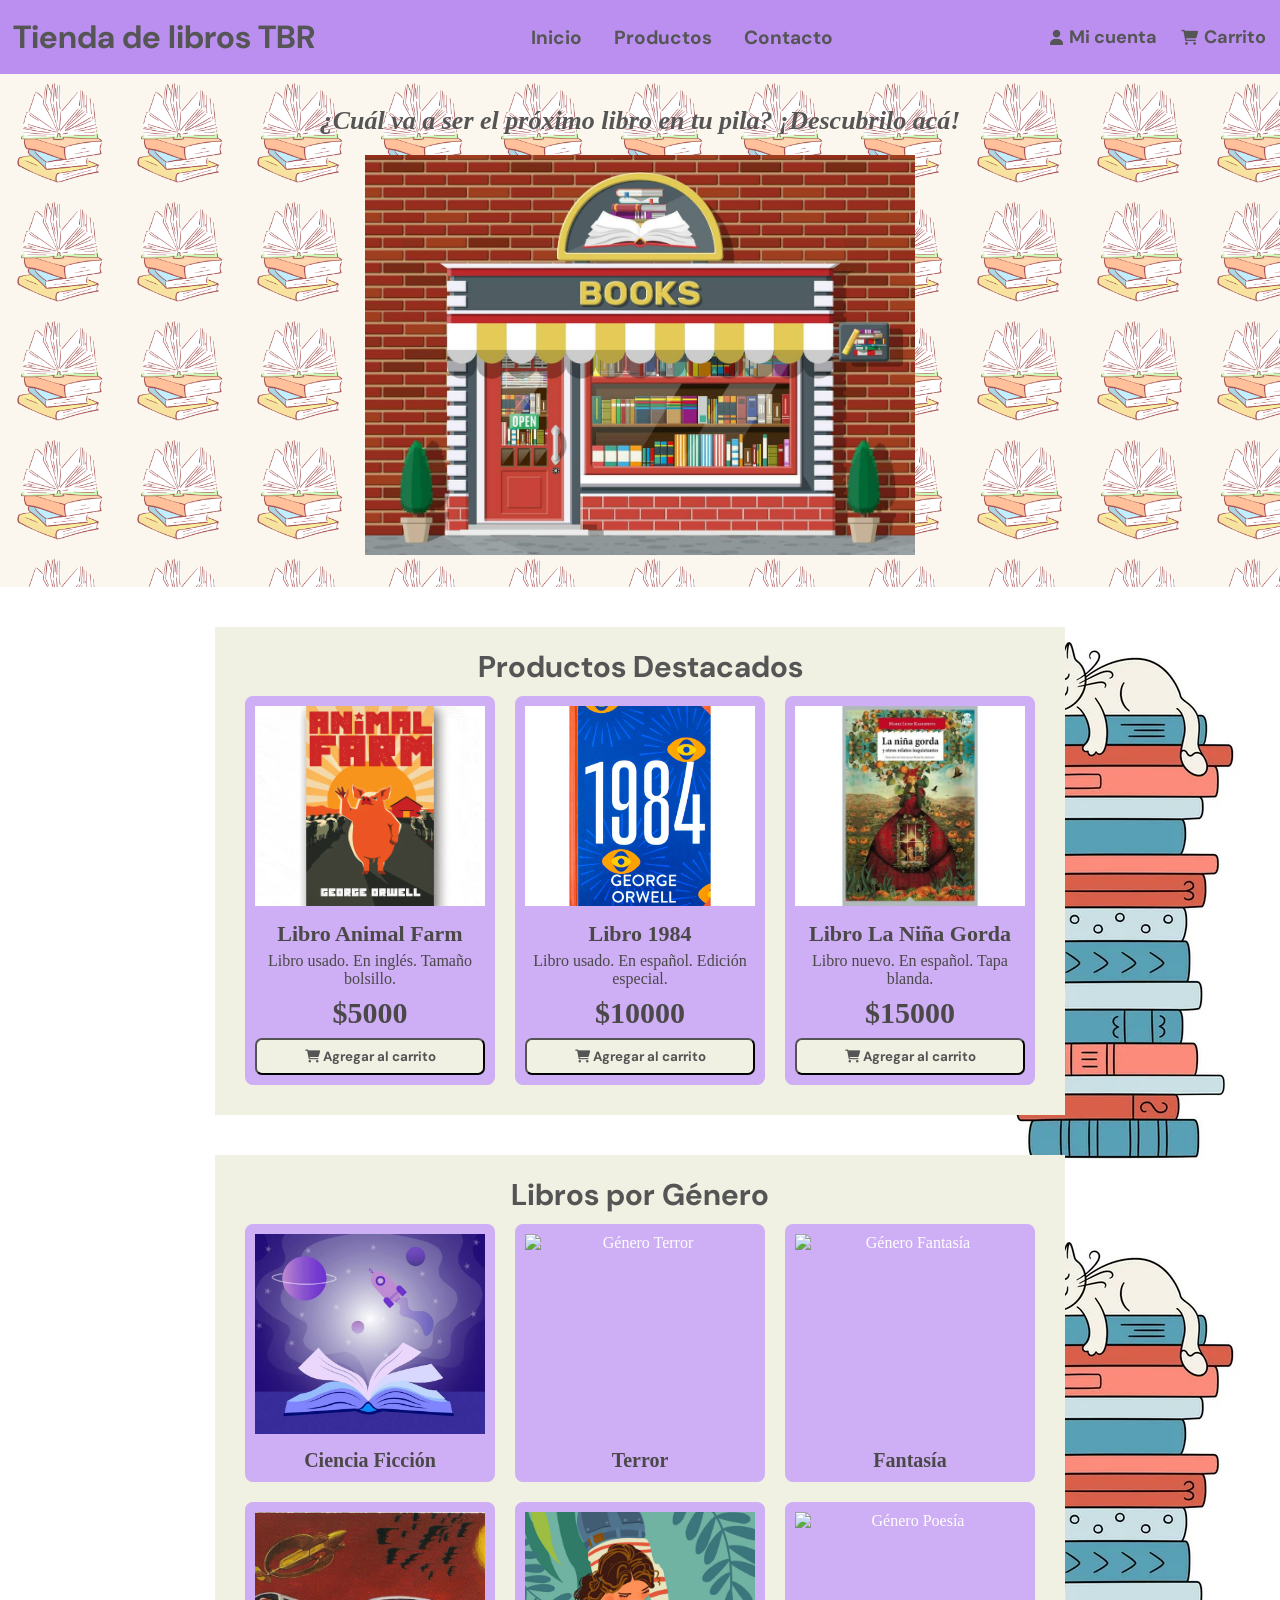
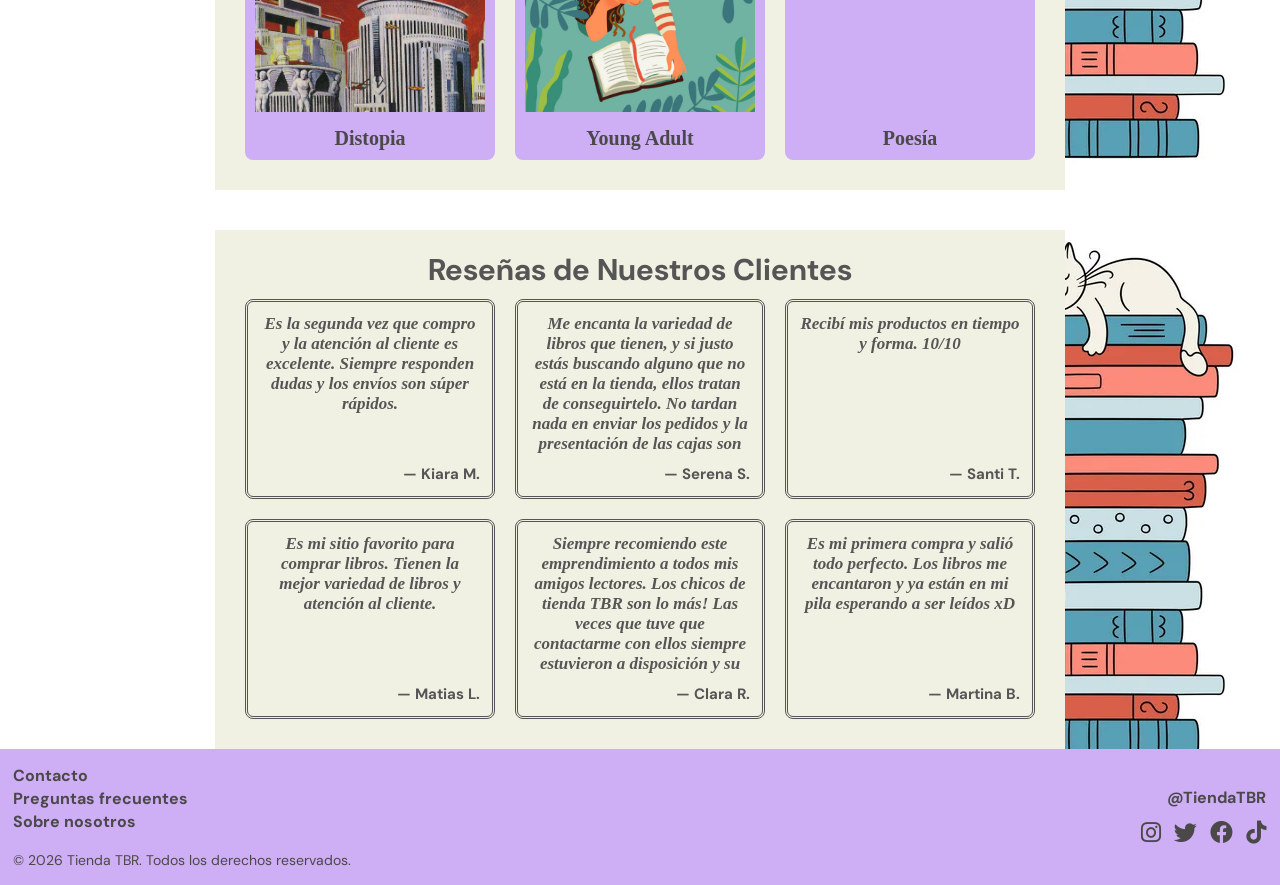
==== commit cb58a251: "Modificando nombres de archivos." ====
--- a/Index.html
+++ b/Index.html
@@ -19,7 +19,7 @@
 
             <nav class="flex-nav">
                 <ul class="nav__list">
-                    <li class="nav__item"><a class="nav__link" href="Index.html">Inicio</a></li>
+                    <li class="nav__item"><a class="nav__link" href="index.html">Inicio</a></li>
                     <li class="nav__item"><a class="nav__link" href="#">Productos</a></li>
                     <li class="nav__item"><a class="nav__link" href="contacto.html">Contacto</a></li>
                 </ul>
@@ -78,12 +78,12 @@
                     </article>
 
                     <article class="genres__item">
-                        <img class="genres__picture" src="pictures/Horror.webp" alt="Género Terror" width="350" height="250">
+                        <img class="genres__picture" src="pictures/horror.webp" alt="Género Terror" width="350" height="250">
                         <a class="genres__link" href="#"><h3 class="genres__title">Terror</h3></a>
                     </article>
 
                     <article class="genres__item">
-                        <img class="genres__picture" src="pictures/Fantasy.webp" alt="Género Fantasía" width="300" height="300">
+                        <img class="genres__picture" src="pictures/fantasy.webp" alt="Género Fantasía" width="300" height="300">
                         <a class="genres__link" href="#"><h3 class="genres__title">Fantasía</h3></a>
                     </article>
 
@@ -98,7 +98,7 @@
                     </article>
 
                     <article class="genres__item">
-                        <img class="genres__picture" src="pictures/Poetry.jpg" alt="Género Poesía" width="280" height="300">
+                        <img class="genres__picture" src="pictures/poetry.jpg" alt="Género Poesía" width="280" height="300">
                         <a class="genres__link" href="#"><h3 class="genres__title">Poesía</h3></a>
                     </article>
                 </div>
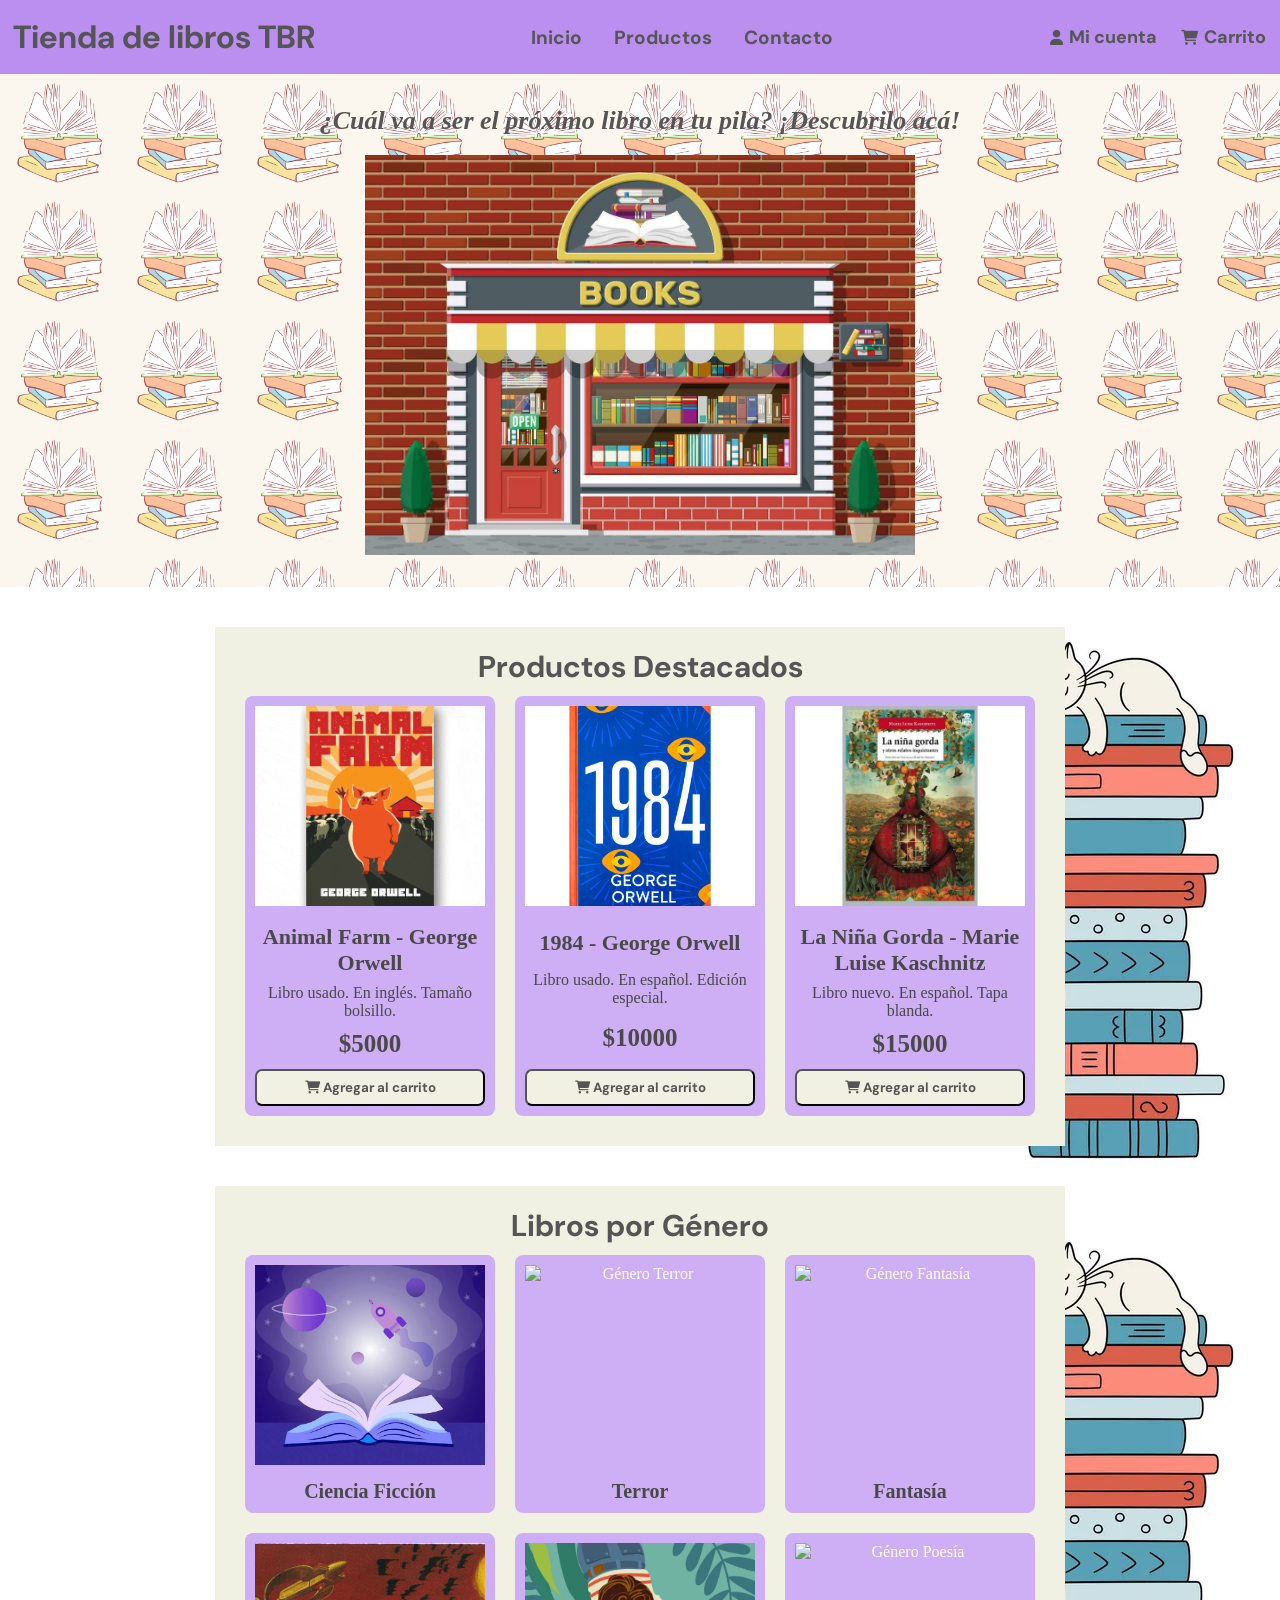
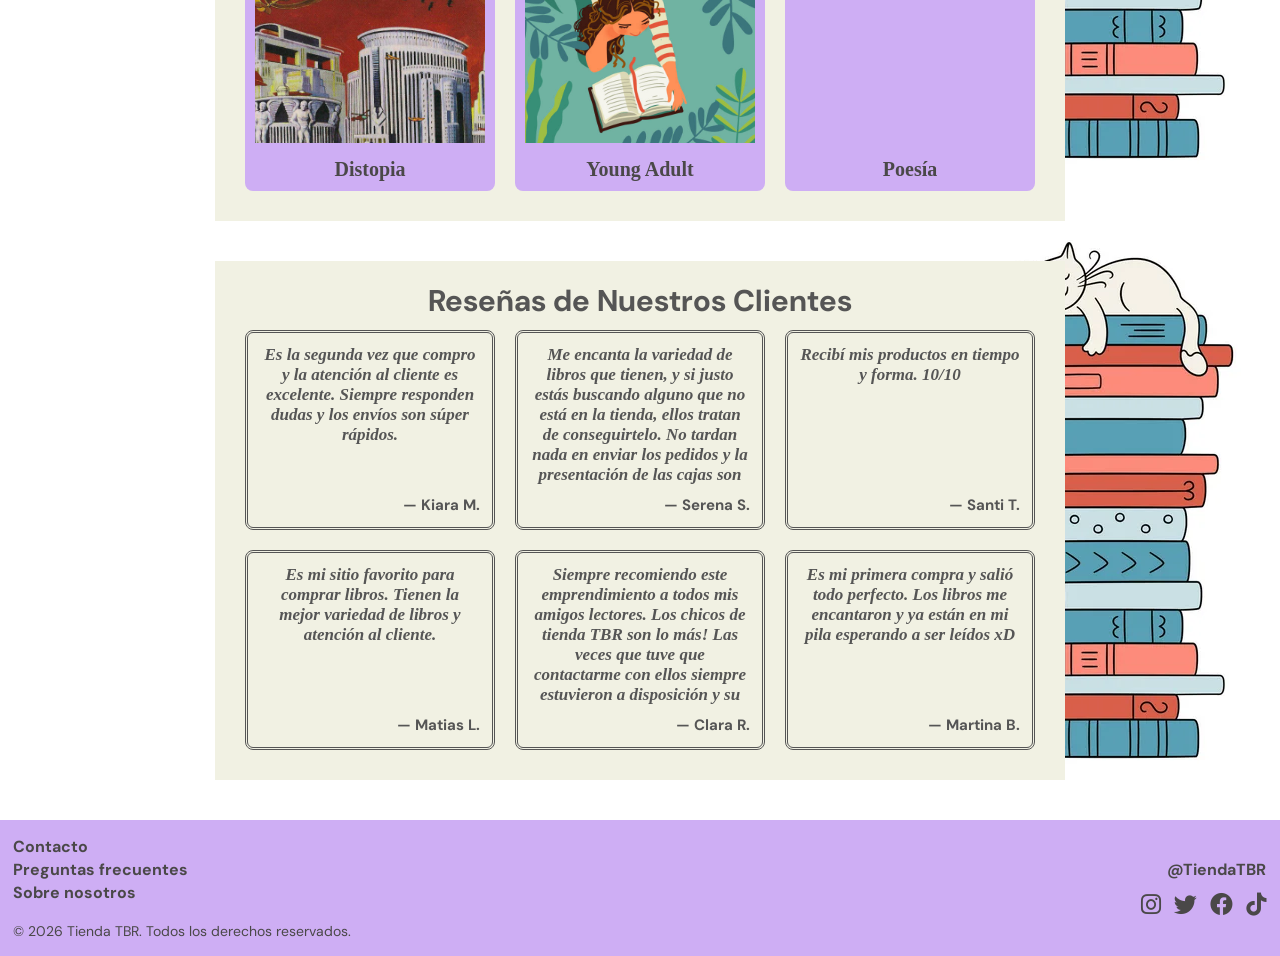
==== commit 25f470ce: "Creando un html para la sección de productos. Cambios y corrección de errores." ====
--- a/Index.html
+++ b/Index.html
@@ -20,7 +20,7 @@
             <nav class="flex-nav">
                 <ul class="nav__list">
                     <li class="nav__item"><a class="nav__link" href="index.html">Inicio</a></li>
-                    <li class="nav__item"><a class="nav__link" href="#">Productos</a></li>
+                    <li class="nav__item"><a class="nav__link" href="productos.html">Productos</a></li>
                     <li class="nav__item"><a class="nav__link" href="contacto.html">Contacto</a></li>
                 </ul>
             </nav>
@@ -38,13 +38,14 @@
         </section>
 <!--------- MAIN ---------->
         <main>
+<!-- FEATURED PRODUCTS SECTION -->
             <section class="products">
                 <h2 class="products__heading">Productos Destacados</h2>
 
                 <div class="products__grid">
                     <article class="products__item">
                         <img class="products__picture"  src="pictures/animal-farm.webp" alt="Libro Animal Farm George Orwell" width="230" height="300">
-                        <a class="products__link" href="#"><h3 class="products__title">Libro Animal Farm</h3></a>
+                        <a class="products__link" href="#"><h3 class="products__title">Animal Farm - George Orwell</h3></a>
                         <p class="products__description">Libro usado. En inglés. Tamaño bolsillo.</p>
                         <p class="products__price">$5000</p>
                         <button class="products__button" type="button"><i class="fa-solid fa-cart-shopping"></i> Agregar al carrito</button>
@@ -52,7 +53,7 @@
 
                     <article class="products__item">
                         <img class="products__picture" src="pictures/1984.webp" alt="Libro 1984 George Orwell" width="230" height="300">
-                        <a class="products__link" href="#"><h3 class="products__title">Libro 1984</h3></a>
+                        <a class="products__link" href="#"><h3 class="products__title">1984 - George Orwell</h3></a>
                         <p class="products__description">Libro usado. En español. Edición especial.</p>
                         <p class="products__price">$10000</p>
                         <button class="products__button" type="button"><i class="fa-solid fa-cart-shopping"></i> Agregar al carrito</button>
@@ -60,14 +61,14 @@
 
                     <article class="products__item">
                         <img class="products__picture" src="pictures/laniñagorda.webp" alt="Libro La Niña Gorda" width="230" height="300">
-                        <a class="products__link" href="#"><h3 class="products__title">Libro La Niña Gorda</h3></a>
+                        <a class="products__link" href="#"><h3 class="products__title">La Niña Gorda - Marie Luise Kaschnitz</h3></a>
                         <p class="products__description">Libro nuevo. En español. Tapa blanda.</p>
                         <p class="products__price">$15000</p>
                         <button class="products__button" type="button"><i class="fa-solid fa-cart-shopping"></i> Agregar al carrito</button>
                     </article>
                 </div>
             </section>
-
+<!-- BOOKS BY GENRE SECTION -->
             <section class="genres">
                 <h2 class="genres__heading">Libros por Género</h2>
 
@@ -104,6 +105,7 @@
                 </div>
             </section>
 
+<!-- REVIEW SECTION -->
             <section class="reviews">
                 <h2 class="reviews__heading">Reseñas de Nuestros Clientes</h2>
 
--- a/CSS/styles.css
+++ b/CSS/styles.css
@@ -161,13 +161,14 @@
     flex-direction: column;
     background-color: #ceaef4;
     text-align: center;
+    min-height: 420px;
     justify-content: space-between;
-    min-height: 380px;
     width: 250px;
     padding: 10px;
     margin:10px;
     overflow: hidden;
     border-radius: 8px;
+    box-sizing: border-box; /* Esto sirve para que el padding no le sume más altura que la definida. */
 }
 
 .products__picture{
@@ -195,10 +196,9 @@
 
 .products__price {
     color:  rgb(74, 72, 72);
-    font-size: 30px;
+    font-size: 25px;
     font-weight: bold;
     margin: 0.5rem 0;
-
 }
 
 .products__button {
@@ -226,8 +226,7 @@
 
 .genres__grid {
     display: grid;
-    grid-template-columns: auto auto auto;
-    grid-template-rows: auto auto;
+    grid-template-columns: repeat(3,1fr);
     justify-content: center;
     align-items: center;
 }
@@ -245,6 +244,12 @@
     border-radius: 8px;
 }
 
+.genres__picture{
+    width:100%;
+    height: 200px;
+    object-fit: cover;
+}
+
 .genres__title {
     color: rgb(74, 72, 72);
     font-size: 20px;
@@ -252,12 +257,6 @@
     margin-top: 15px;
 }
 
-.genres__picture{
-    width:100%;
-    height: 200px;
-    object-fit: cover;
-}
-
 .genres__link {
     text-decoration: none;
 }
@@ -265,7 +264,7 @@
 .reviews {
     padding: 20px 20px;
     width: fit-content;
-    margin: 40px auto 0;
+    margin: 40px auto 40px;
     text-align: center;
     background-color:rgb(241, 241, 227);
 }
@@ -315,6 +314,83 @@
     font-weight: bolder;
     margin-top: 10px;
     font-family: 'DM sans', sans-serif
+}
+
+.all-products {
+    width: 100%;
+    background-image: url(../pictures/hero-background.png);
+    background-repeat: repeat;
+    background-size: 120px;
+    padding: 40px 0;
+    text-align: center;
+}
+
+.all-products__heading {
+    color: rgb(85, 85, 85) ;
+    font-size: 30px;
+    font-family: 'DM sans', sans-serif;
+}
+
+.all-products__grid {
+    display: grid;
+    grid-template-columns: repeat(4, 1fr);
+    gap: 2px;
+    justify-content: center;
+    align-items: center;
+    max-width: 1100px; /* ancho máximo del contenido */
+    margin: 0 auto;    /* centra el grid dentro de .all-products */
+}
+
+.all-products__item {  /* VER CÓMO HACER PARA QUE LAS CAJAS TENGAN UNA ALTURA DEFINIDA Y NO SE DESBORDE EL CONTENIDO. */
+    display:flex;
+    flex-direction: column;
+    background-color: #ceaef4;
+    text-align: center;
+    height: 370px;
+    justify-content: space-between;
+    width: 250px;
+    padding: 10px;
+    margin:10px;
+    overflow: hidden;
+    border-radius: 8px;
+    box-sizing: border-box; /* Esto sirve para que el padding no le sume más altura que la definida. */
+}
+
+.all-products__title {
+    color: rgb(74, 72, 72);
+    margin-bottom: 0;
+    margin-top: 7px;
+    font-size: 20px;
+}
+
+.all-products__link--title {
+    font-size: 10px;
+}
+
+.all-products__picture{
+    width:100%;
+    height: 200px;
+    object-fit: cover;
+}
+
+.all-products__link {
+    text-decoration: none;
+}
+
+.all-products__price {
+    color:  rgb(74, 72, 72);
+    font-size: 22px;
+    font-weight: bold;
+    margin: 0.5rem 0;
+}
+
+.all-products__button {
+    padding: 8px;
+    border-radius: 7px;
+    font-family: 'DM sans', sans-serif;
+    background-color: rgb(241, 241, 227);
+    color: rgb(85, 85, 85);
+    font-weight: bolder;
 }
 
 .footer {
